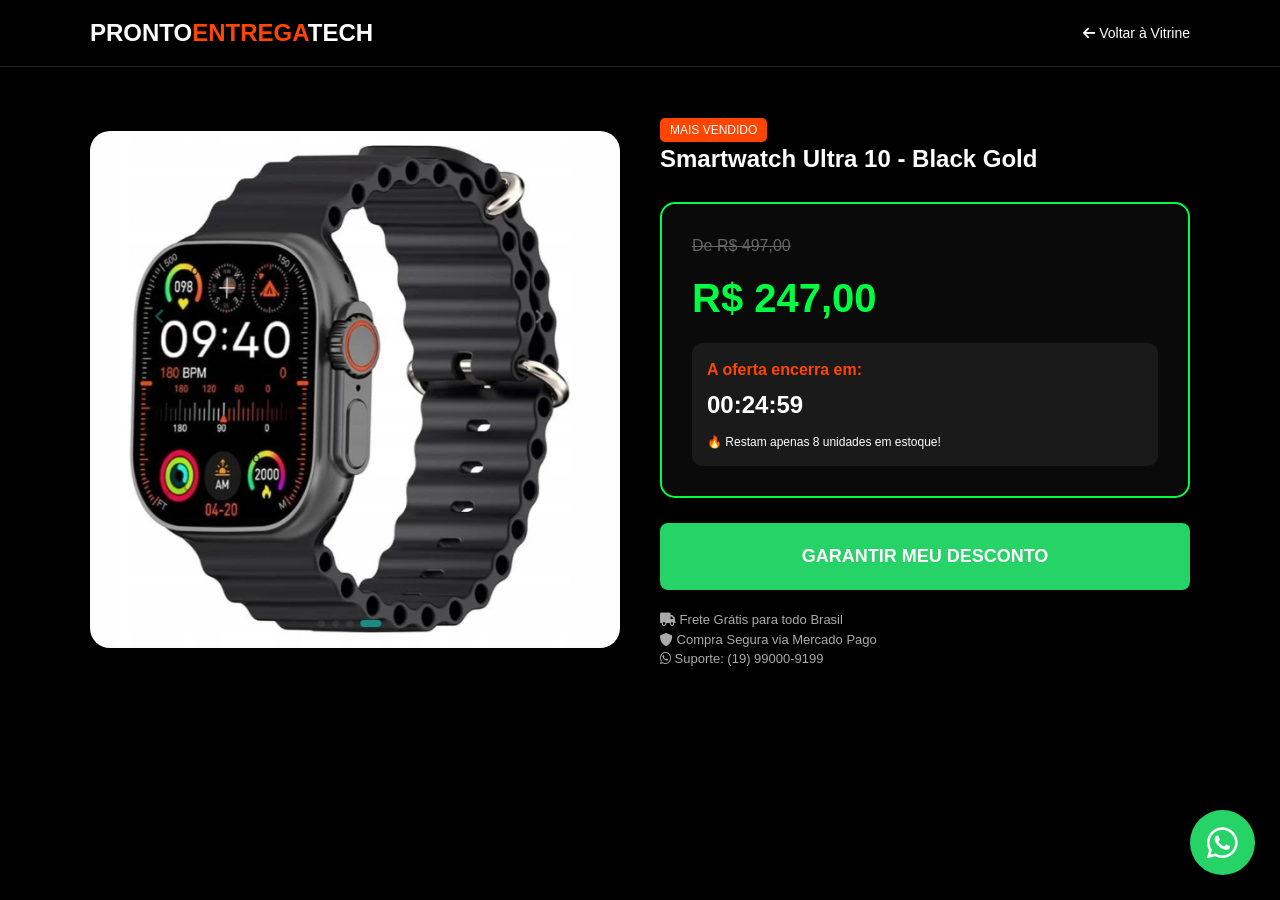
==== smartwatch-ultra.html @ a1d6b7ec "Add files via upload" ====
<!DOCTYPE html>
<html lang="pt-br">
<head>
    <meta charset="UTF-8">
    <meta name="viewport" content="width=device-width, initial-scale=1.0">
    <title>Smartwatch Ultra 10 | Pronto Entrega Tech</title>
    <link rel="stylesheet" href="style.css">
    <link rel="stylesheet" href="https://cdnjs.cloudflare.com/ajax/libs/font-awesome/6.0.0/css/all.min.css">
</head>
<body>
    <nav class="navbar">
        <div class="container nav-flex">
            <div class="logo">PRONTO<span>ENTREGA</span>TECH</div>
            <a href="index.html" style="color: #fff; text-decoration: none; font-size: 14px;">
                <i class="fas fa-arrow-left"></i> Voltar à Vitrine
            </a>
        </div>
    </nav>

    <main class="container">
        <section class="hero">
            <div class="hero-img">
                <img src="relogio.jpg" alt="Smartwatch Ultra 10">
            </div>
            <div class="hero-content">
                <span class="badge" style="background: #ff4500; padding: 5px 10px; border-radius: 5px; font-size: 12px;">MAIS VENDIDO</span>
                <h1>Smartwatch Ultra 10 - Black Gold</h1>
                
                <div class="price-box">
                    <span style="text-decoration: line-through; color: #666;">De R$ 497,00</span>
                    <h2 style="color: #00ff41; font-size: 2.5rem; margin: 10px 0;">R$ 247,00</h2>
                    
                    <div id="urgency" style="background: #1a1a1a; padding: 15px; border-radius: 10px; margin-top: 15px;">
                        <p style="color: #ff4500; font-weight: bold; margin-bottom: 5px;">A oferta encerra em:</p>
                        <div id="timer" style="font-size: 24px; font-weight: 900;">00:00:00</div>
                        <p style="font-size: 12px; margin-top: 10px;">🔥 Restam apenas 8 unidades em estoque!</p>
                    </div>
                </div>

                <a href="https://mpago.la/318i2xL" class="btn-buy-small" style="background: #25d366; font-size: 18px; padding: 20px;">GARANTIR MEU DESCONTO</a>
                
                <div class="contact-info" style="margin-top: 20px; font-size: 13px; color: #aaa;">
                    <p><i class="fas fa-truck"></i> Frete Grátis para todo Brasil</p>
                    <p><i class="fas fa-shield-alt"></i> Compra Segura via Mercado Pago</p>
                    <p><i class="fab fa-whatsapp"></i> Suporte: (19) 99000-9199</p>
                </div>
            </div>
        </section>
    </main>

    <a href="https://wa.me/5519990009199" class="whatsapp-float" target="_blank">
        <i class="fab fa-whatsapp"></i>
    </a>

    <script src="script.js"></script>
</body>
</html>
---- style.css ----
* { margin: 0; padding: 0; box-sizing: border-box; font-family: 'Segoe UI', sans-serif; }
body { background: #000; color: #fff; line-height: 1.5; }
.container { width: 90%; max-width: 1100px; margin: 0 auto; }

/* Topo e Nav */
.top-bar { background: #ff4500; text-align: center; padding: 8px; font-size: 12px; font-weight: bold; }
.navbar { padding: 15px 0; border-bottom: 1px solid #222; background: #000; position: sticky; top: 0; z-index: 100; }
.nav-flex { display: flex; justify-content: space-between; align-items: center; gap: 10px; }
.logo { font-size: 1.5rem; font-weight: 900; }
.logo span { color: #ff4500; }

/* Busca */
.search-bar { display: flex; flex: 1; max-width: 400px; background: #fff; border-radius: 5px; overflow: hidden; }
.search-bar input { flex: 1; border: none; padding: 10px; outline: none; color: #333; }
.search-bar button { background: #ddd; border: none; padding: 0 15px; color: #333; cursor: pointer; }

/* Grid de Produtos */
.section-title { text-align: center; margin: 40px 0 20px; color: #ff4500; text-transform: uppercase; }
.product-grid { display: grid; grid-template-columns: repeat(auto-fit, minmax(260px, 1fr)); gap: 20px; margin-bottom: 50px; }

.product-card { background: #111; border-radius: 12px; overflow: hidden; border: 1px solid #222; position: relative; transition: 0.3s; }
.product-card:hover { transform: translateY(-5px); border-color: #ff4500; }
.product-card img { width: 100%; height: 250px; object-fit: cover; border-bottom: 1px solid #222; }

/* Tags e Preços */
.discount-tag { position: absolute; top: 12px; left: 12px; background: #00ff41; color: #000; padding: 4px 10px; font-weight: bold; font-size: 12px; border-radius: 4px; z-index: 5; }
.card-info { padding: 20px; }
.card-info h3 { font-size: 1rem; margin-bottom: 10px; height: 40px; overflow: hidden; }
.rating { color: #ffb400; font-size: 12px; margin-bottom: 10px; }
.price-tag { font-size: 1.6rem; color: #00ff41; font-weight: bold; display: block; }

/* Botões */
.btn-buy-small { display: block; background: #ff4500; color: #fff; text-align: center; padding: 15px; text-decoration: none; border-radius: 8px; font-weight: bold; margin-top: 15px; transition: 0.2s; }
.btn-buy-small:hover { background: #e63e00; }

/* Página de Produto (Hero) */
.hero { display: flex; flex-wrap: wrap; gap: 40px; padding: 50px 0; align-items: center; }
.hero-img { flex: 1; min-width: 300px; }
.hero-img img { width: 100%; border-radius: 20px; box-shadow: 0 10px 30px rgba(0,0,0,0.5); }
.hero-content { flex: 1; min-width: 300px; }
.price-box { background: #0a0a0a; padding: 30px; border-radius: 15px; border: 2px solid #00ff41; margin: 25px 0; }

/* Flutuante e Footer */
.whatsapp-float { position: fixed; bottom: 25px; right: 25px; background: #25d366; width: 65px; height: 65px; border-radius: 50%; display: flex; align-items: center; justify-content: center; font-size: 35px; color: #fff; text-decoration: none; z-index: 1000; box-shadow: 0 5px 15px rgba(0,0,0,0.3); }
footer { padding: 30px 0; text-align: center; border-top: 1px solid #222; font-size: 12px; color: #666; }

/* Mobile */
@media (max-width: 768px) {
    .nav-flex { flex-direction: column; }
    .search-bar { width: 100%; margin: 15px 0; }
    .hero { text-align: center; }
}
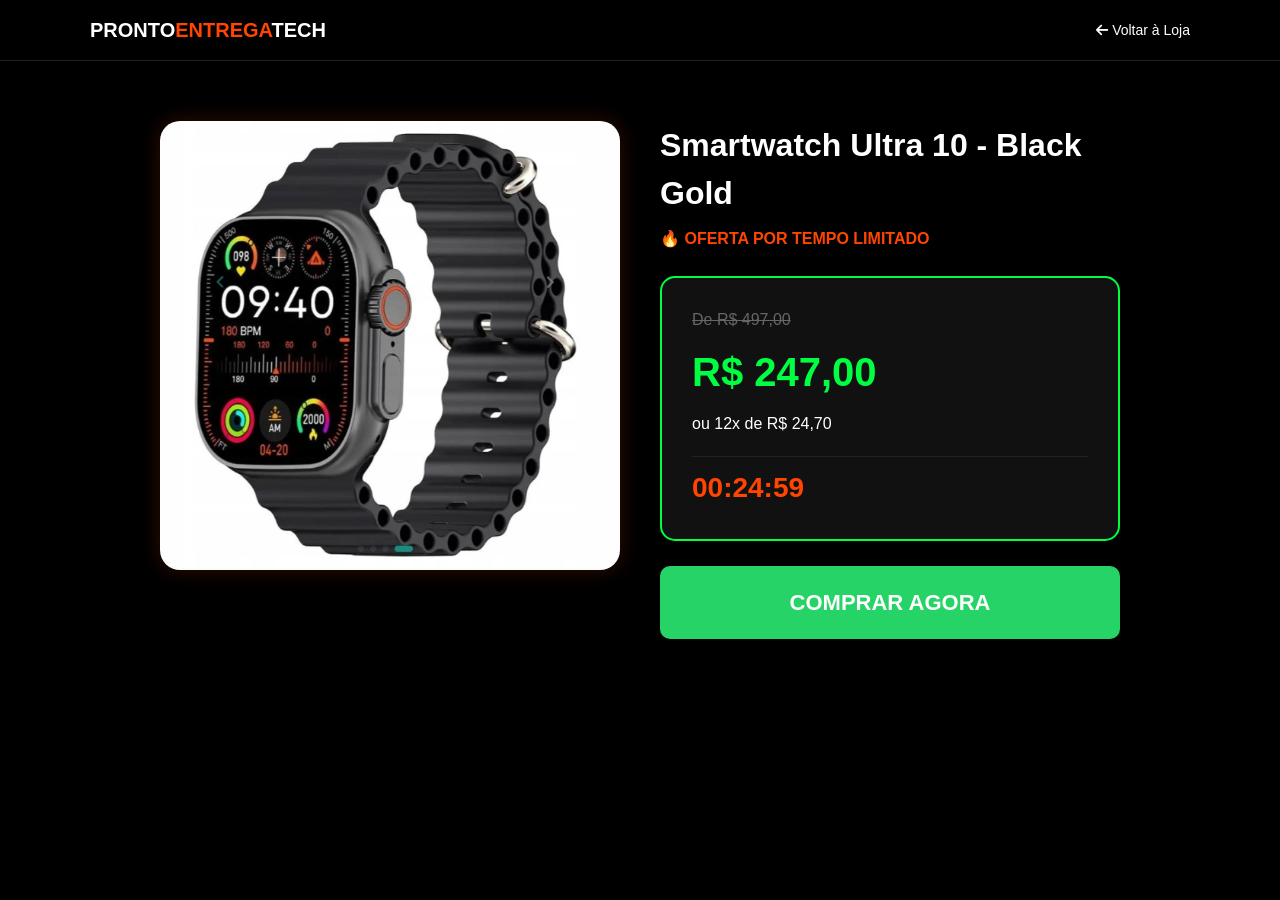
==== commit 5bdfa701: "Add files via upload" ====
--- a/smartwatch-ultra.html
+++ b/smartwatch-ultra.html
@@ -3,54 +3,38 @@
 <head>
     <meta charset="UTF-8">
     <meta name="viewport" content="width=device-width, initial-scale=1.0">
-    <title>Smartwatch Ultra 10 | Pronto Entrega Tech</title>
+    <title>Smartwatch Ultra 10 | Oferta Especial</title>
     <link rel="stylesheet" href="style.css">
     <link rel="stylesheet" href="https://cdnjs.cloudflare.com/ajax/libs/font-awesome/6.0.0/css/all.min.css">
 </head>
 <body>
-    <nav class="navbar">
-        <div class="container nav-flex">
-            <div class="logo">PRONTO<span>ENTREGA</span>TECH</div>
-            <a href="index.html" style="color: #fff; text-decoration: none; font-size: 14px;">
-                <i class="fas fa-arrow-left"></i> Voltar à Vitrine
-            </a>
+    <nav class="navbar" style="background:#000; padding:15px; border-bottom:1px solid #222;">
+        <div class="container" style="display:flex; justify-content:space-between; align-items:center; max-width:1100px; margin:0 auto;">
+            <div class="logo" style="font-size:20px; font-weight:bold;">PRONTO<span>ENTREGA</span>TECH</div>
+            <a href="index.html" style="color:#fff; text-decoration:none; font-size:14px;"><i class="fas fa-arrow-left"></i> Voltar à Loja</a>
         </div>
     </nav>
 
-    <main class="container">
-        <section class="hero">
-            <div class="hero-img">
-                <img src="relogio.jpg" alt="Smartwatch Ultra 10">
+    <main class="container" style="max-width:1000px; margin:40px auto; padding:20px; display:flex; flex-wrap:wrap; gap:40px;">
+        <div style="flex:1; min-width:300px;">
+            <img src="relogio.jpg" style="width:100%; border-radius:20px; box-shadow:0 0 20px rgba(255,69,0,0.2);">
+        </div>
+        
+        <div style="flex:1; min-width:300px;">
+            <h1 style="font-size:32px; margin-bottom:10px;">Smartwatch Ultra 10 - Black Gold</h1>
+            <p style="color:#ff4500; font-weight:bold;">🔥 OFERTA POR TEMPO LIMITADO</p>
+            
+            <div style="background:#111; padding:30px; border-radius:15px; border:2px solid #00ff41; margin:25px 0;">
+                <p style="text-decoration:line-through; color:#666;">De R$ 497,00</p>
+                <h2 style="color:#00ff41; font-size:40px; margin:10px 0;">R$ 247,00</h2>
+                <p>ou 12x de R$ 24,70</p>
+                
+                <div id="timer" style="font-size:28px; font-weight:bold; color:#ff4500; margin-top:20px; border-top:1px solid #222; padding-top:10px;">00:00:00</div>
             </div>
-            <div class="hero-content">
-                <span class="badge" style="background: #ff4500; padding: 5px 10px; border-radius: 5px; font-size: 12px;">MAIS VENDIDO</span>
-                <h1>Smartwatch Ultra 10 - Black Gold</h1>
-                
-                <div class="price-box">
-                    <span style="text-decoration: line-through; color: #666;">De R$ 497,00</span>
-                    <h2 style="color: #00ff41; font-size: 2.5rem; margin: 10px 0;">R$ 247,00</h2>
-                    
-                    <div id="urgency" style="background: #1a1a1a; padding: 15px; border-radius: 10px; margin-top: 15px;">
-                        <p style="color: #ff4500; font-weight: bold; margin-bottom: 5px;">A oferta encerra em:</p>
-                        <div id="timer" style="font-size: 24px; font-weight: 900;">00:00:00</div>
-                        <p style="font-size: 12px; margin-top: 10px;">🔥 Restam apenas 8 unidades em estoque!</p>
-                    </div>
-                </div>
 
-                <a href="https://mpago.la/318i2xL" class="btn-buy-small" style="background: #25d366; font-size: 18px; padding: 20px;">GARANTIR MEU DESCONTO</a>
-                
-                <div class="contact-info" style="margin-top: 20px; font-size: 13px; color: #aaa;">
-                    <p><i class="fas fa-truck"></i> Frete Grátis para todo Brasil</p>
-                    <p><i class="fas fa-shield-alt"></i> Compra Segura via Mercado Pago</p>
-                    <p><i class="fab fa-whatsapp"></i> Suporte: (19) 99000-9199</p>
-                </div>
-            </div>
-        </section>
+            <a href="https://mpago.la/318i2xL" style="display:block; background:#25d366; color:#fff; text-align:center; padding:20px; border-radius:10px; font-size:22px; font-weight:bold; text-decoration:none;">COMPRAR AGORA</a>
+        </div>
     </main>
-
-    <a href="https://wa.me/5519990009199" class="whatsapp-float" target="_blank">
-        <i class="fab fa-whatsapp"></i>
-    </a>
 
     <script src="script.js"></script>
 </body>
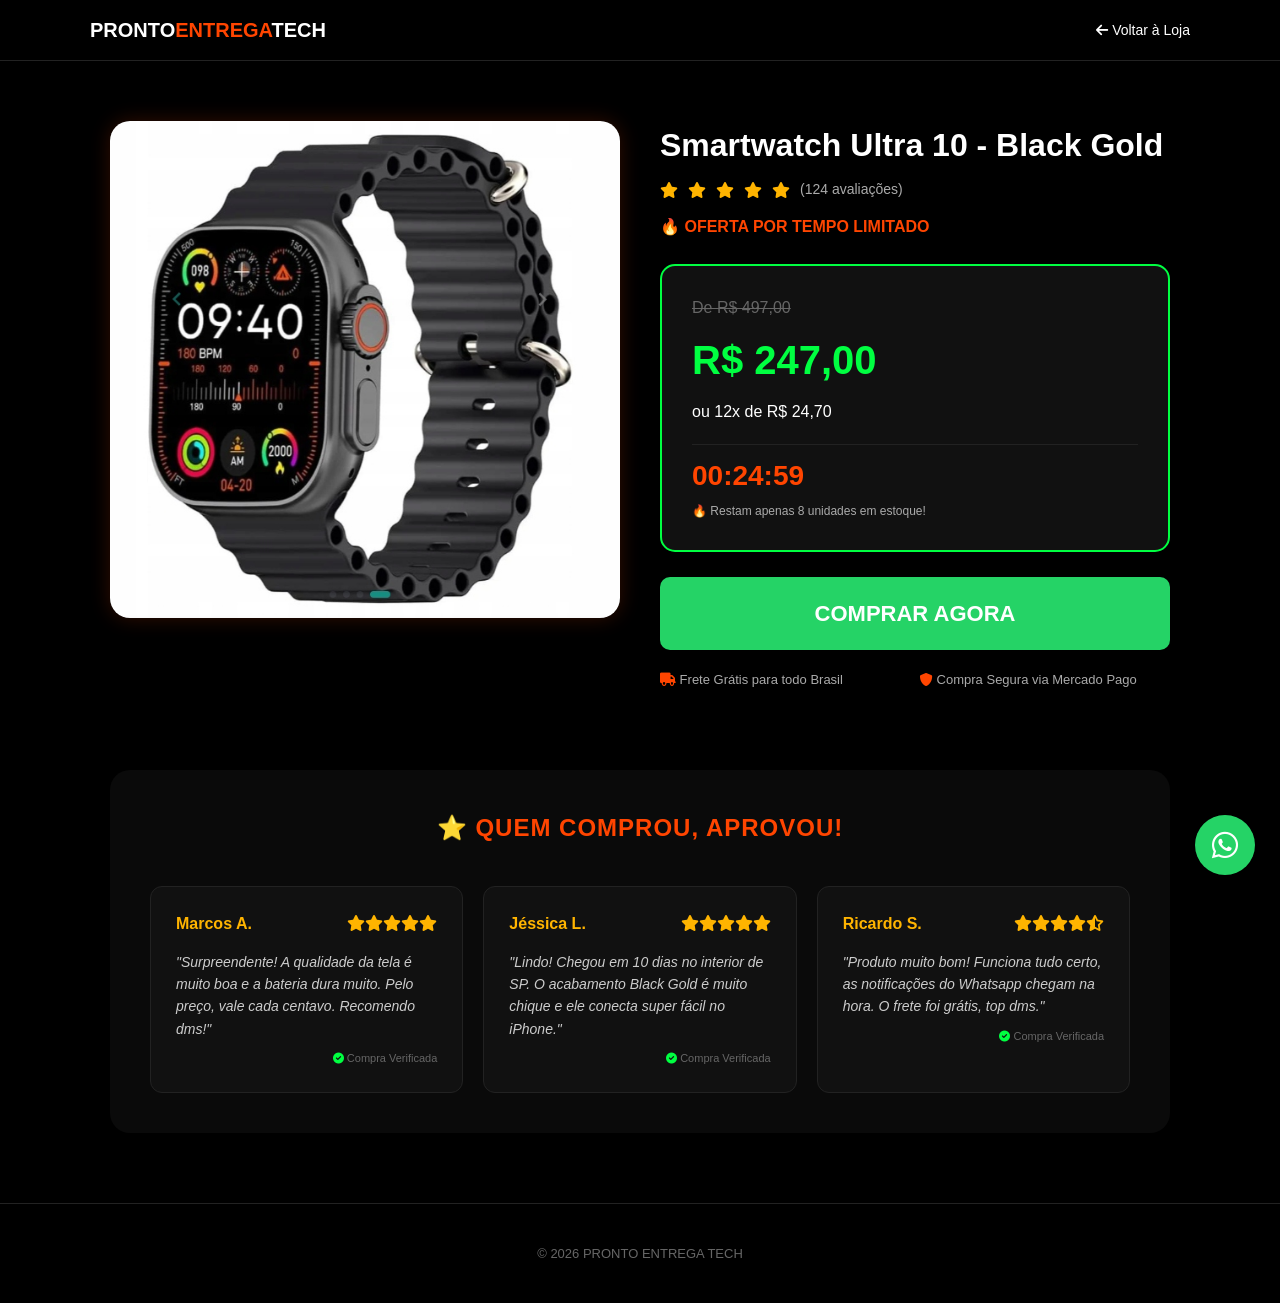
==== commit a3b9a498: "Add files via upload" ====
--- a/smartwatch-ultra.html
+++ b/smartwatch-ultra.html
@@ -9,32 +9,90 @@
 </head>
 <body>
     <nav class="navbar" style="background:#000; padding:15px; border-bottom:1px solid #222;">
-        <div class="container" style="display:flex; justify-content:space-between; align-items:center; max-width:1100px; margin:0 auto;">
-            <div class="logo" style="font-size:20px; font-weight:bold;">PRONTO<span>ENTREGA</span>TECH</div>
+        <div class="container" style="display:flex; justify-content:space-between; align-items:center; max-width:1100px; margin:0 auto; color:#fff;">
+            <div class="logo" style="font-size:20px; font-weight:bold;">PRONTO<span style="color:#ff4500;">ENTREGA</span>TECH</div>
             <a href="index.html" style="color:#fff; text-decoration:none; font-size:14px;"><i class="fas fa-arrow-left"></i> Voltar à Loja</a>
         </div>
     </nav>
 
-    <main class="container" style="max-width:1000px; margin:40px auto; padding:20px; display:flex; flex-wrap:wrap; gap:40px;">
-        <div style="flex:1; min-width:300px;">
-            <img src="relogio.jpg" style="width:100%; border-radius:20px; box-shadow:0 0 20px rgba(255,69,0,0.2);">
+    <main class="container" style="max-width:1100px; margin:40px auto; padding:20px; color:#fff;">
+        <div style="display:flex; flex-wrap:wrap; gap:40px; margin-bottom:60px;">
+            <div style="flex:1; min-width:300px;">
+                <img src="relogio.jpg" style="width:100%; border-radius:20px; box-shadow:0 0 20px rgba(255,69,0,0.2);">
+            </div>
+            
+            <div style="flex:1; min-width:300px;">
+                <h1 style="font-size:32px; margin-bottom:10px;">Smartwatch Ultra 10 - Black Gold</h1>
+                <div style="display:flex; align-items:center; gap:10px; margin-bottom:15px; color:#ffb400;">
+                    <i class="fas fa-star"></i><i class="fas fa-star"></i><i class="fas fa-star"></i><i class="fas fa-star"></i><i class="fas fa-star"></i>
+                    <span style="color:#aaa; font-size:14px;">(124 avaliações)</span>
+                </div>
+                <p style="color:#ff4500; font-weight:bold;">🔥 OFERTA POR TEMPO LIMITADO</p>
+                
+                <div style="background:#111; padding:30px; border-radius:15px; border:2px solid #00ff41; margin:25px 0;">
+                    <p style="text-decoration:line-through; color:#666;">De R$ 497,00</p>
+                    <h2 style="color:#00ff41; font-size:40px; margin:10px 0;">R$ 247,00</h2>
+                    <p>ou 12x de R$ 24,70</p>
+                    
+                    <div id="timer" style="font-size:28px; font-weight:bold; color:#ff4500; margin-top:20px; border-top:1px solid #222; padding-top:10px;">00:00:00</div>
+                    <p style="font-size:12px; margin-top:5px; color:#aaa;">🔥 Restam apenas 8 unidades em estoque!</p>
+                </div>
+
+                <a href="https://mpago.la/318i2xL" style="display:block; background:#25d366; color:#fff; text-align:center; padding:20px; border-radius:10px; font-size:22px; font-weight:bold; text-decoration:none; transition:0.3s;">
+                    COMPRAR AGORA
+                </a>
+                
+                <div style="margin-top:20px; display:grid; grid-template-columns: 1fr 1fr; gap:10px; font-size:13px; color:#aaa;">
+                    <p><i class="fas fa-truck" style="color:#ff4500;"></i> Frete Grátis para todo Brasil</p>
+                    <p><i class="fas fa-shield-alt" style="color:#ff4500;"></i> Compra Segura via Mercado Pago</p>
+                </div>
+            </div>
         </div>
-        
-        <div style="flex:1; min-width:300px;">
-            <h1 style="font-size:32px; margin-bottom:10px;">Smartwatch Ultra 10 - Black Gold</h1>
-            <p style="color:#ff4500; font-weight:bold;">🔥 OFERTA POR TEMPO LIMITADO</p>
+
+        <section style="margin-top:80px; padding:40px; background:#0a0a0a; border-radius:20px;">
+            <h2 style="text-align:center; color:#ff4500; margin-bottom:40px; text-transform:uppercase; letter-spacing:1px;">⭐ QUEM COMPROU, APROVOU!</h2>
             
-            <div style="background:#111; padding:30px; border-radius:15px; border:2px solid #00ff41; margin:25px 0;">
-                <p style="text-decoration:line-through; color:#666;">De R$ 497,00</p>
-                <h2 style="color:#00ff41; font-size:40px; margin:10px 0;">R$ 247,00</h2>
-                <p>ou 12x de R$ 24,70</p>
+            <div style="display:grid; grid-template-columns: repeat(auto-fit, minmax(280px, 1fr)); gap:20px;">
                 
-                <div id="timer" style="font-size:28px; font-weight:bold; color:#ff4500; margin-top:20px; border-top:1px solid #222; padding-top:10px;">00:00:00</div>
+                <div style="background:#111; padding:25px; border-radius:12px; border:1px solid #222;">
+                    <div style="display:flex; justify-content:space-between; margin-bottom:15px; color:#ffb400;">
+                        <strong>Marcos A.</strong>
+                        <div><i class="fas fa-star"></i><i class="fas fa-star"></i><i class="fas fa-star"></i><i class="fas fa-star"></i><i class="fas fa-star"></i></div>
+                    </div>
+                    <p style="color:#ccc; font-size:14px; font-style:italic; line-height:1.6;">"Surpreendente! A qualidade da tela é muito boa e a bateria dura muito. Pelo preço, vale cada centavo. Recomendo dms!"</p>
+                    <p style="font-size:11px; color:#666; margin-top:10px; text-align:right;"><i class="fas fa-check-circle" style="color:#00ff41;"></i> Compra Verificada</p>
+                </div>
+
+                <div style="background:#111; padding:25px; border-radius:12px; border:1px solid #222;">
+                    <div style="display:flex; justify-content:space-between; margin-bottom:15px; color:#ffb400;">
+                        <strong>Jéssica L.</strong>
+                        <div><i class="fas fa-star"></i><i class="fas fa-star"></i><i class="fas fa-star"></i><i class="fas fa-star"></i><i class="fas fa-star"></i></div>
+                    </div>
+                    <p style="color:#ccc; font-size:14px; font-style:italic; line-height:1.6;">"Lindo! Chegou em 10 dias no interior de SP. O acabamento Black Gold é muito chique e ele conecta super fácil no iPhone."</p>
+                    <p style="font-size:11px; color:#666; margin-top:10px; text-align:right;"><i class="fas fa-check-circle" style="color:#00ff41;"></i> Compra Verificada</p>
+                </div>
+
+                <div style="background:#111; padding:25px; border-radius:12px; border:1px solid #222;">
+                    <div style="display:flex; justify-content:space-between; margin-bottom:15px; color:#ffb400;">
+                        <strong>Ricardo S.</strong>
+                        <div><i class="fas fa-star"></i><i class="fas fa-star"></i><i class="fas fa-star"></i><i class="fas fa-star"></i><i class="fas fa-star-half-alt"></i></div>
+                    </div>
+                    <p style="color:#ccc; font-size:14px; font-style:italic; line-height:1.6;">"Produto muito bom! Funciona tudo certo, as notificações do Whatsapp chegam na hora. O frete foi grátis, top dms."</p>
+                    <p style="font-size:11px; color:#666; margin-top:10px; text-align:right;"><i class="fas fa-check-circle" style="color:#00ff41;"></i> Compra Verificada</p>
+                </div>
+
             </div>
+        </section>
 
-            <a href="https://mpago.la/318i2xL" style="display:block; background:#25d366; color:#fff; text-align:center; padding:20px; border-radius:10px; font-size:22px; font-weight:bold; text-decoration:none;">COMPRAR AGORA</a>
-        </div>
     </main>
+
+    <footer style="text-align:center; padding:40px; border-top:1px solid #222; margin-top:50px; color:#666; font-size:13px;">
+        <p>&copy; 2026 PRONTO ENTREGA TECH</p>
+    </footer>
+
+    <a href="https://wa.me/5519990009199" style="position:fixed; bottom:25px; right:25px; background:#25d366; color:#fff; width:60px; height:60px; border-radius:50%; display:flex; align-items:center; justify-content:center; font-size:30px; text-decoration:none; z-index:1000; box-shadow:0 5px 15px rgba(0,0,0,0.3);">
+        <i class="fab fa-whatsapp"></i>
+    </a>
 
     <script src="script.js"></script>
 </body>
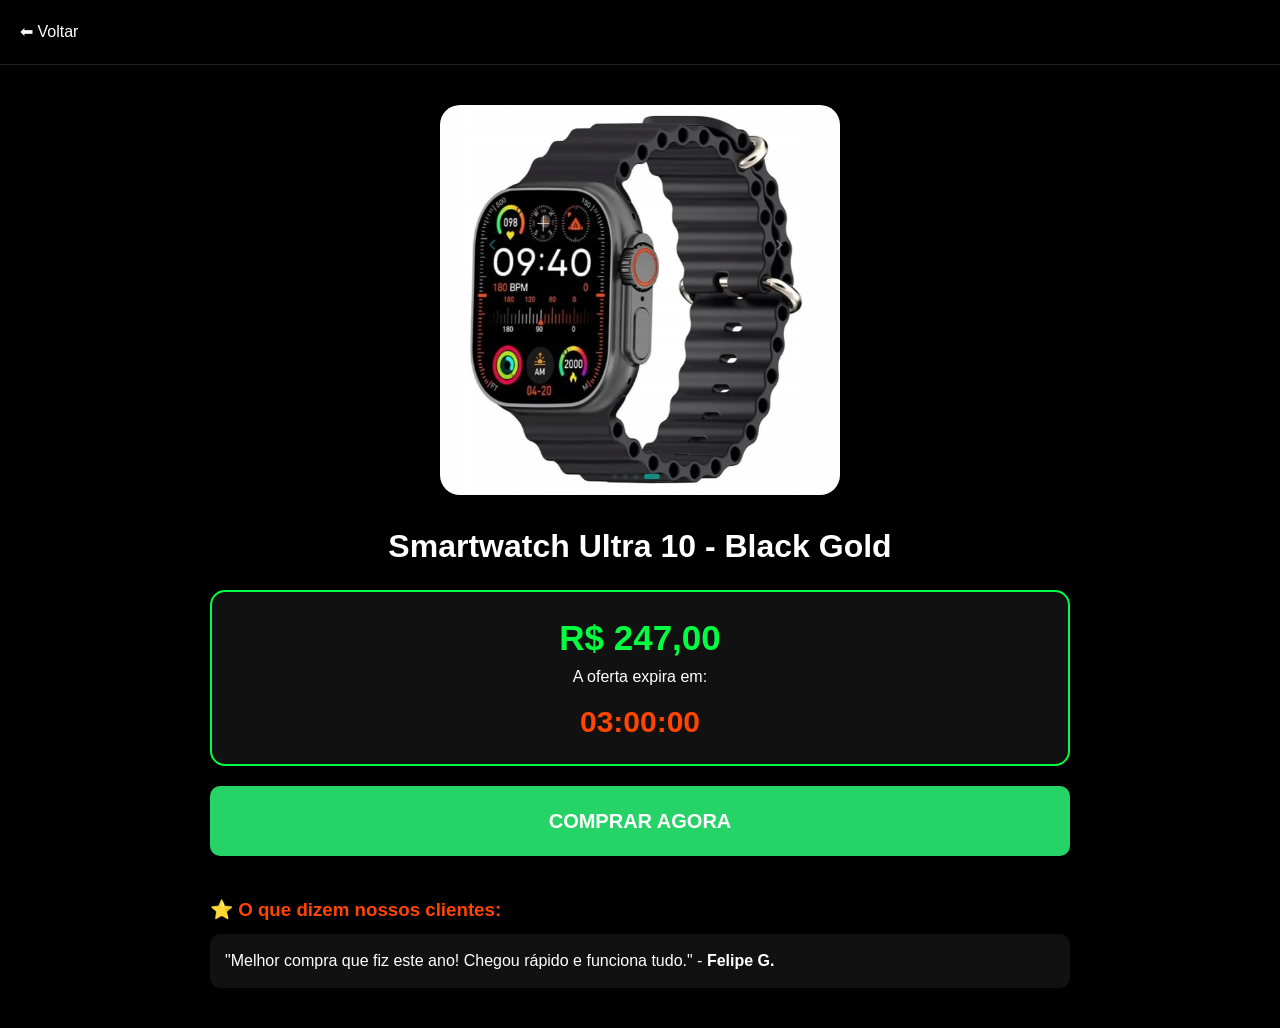
==== commit 762f97e5: "Add files via upload" ====
--- a/smartwatch-ultra.html
+++ b/smartwatch-ultra.html
@@ -2,98 +2,28 @@
 <html lang="pt-br">
 <head>
     <meta charset="UTF-8">
-    <meta name="viewport" content="width=device-width, initial-scale=1.0">
-    <title>Smartwatch Ultra 10 | Oferta Especial</title>
+    <title>Smartwatch Ultra 10 | Oferta</title>
     <link rel="stylesheet" href="style.css">
     <link rel="stylesheet" href="https://cdnjs.cloudflare.com/ajax/libs/font-awesome/6.0.0/css/all.min.css">
 </head>
-<body>
-    <nav class="navbar" style="background:#000; padding:15px; border-bottom:1px solid #222;">
-        <div class="container" style="display:flex; justify-content:space-between; align-items:center; max-width:1100px; margin:0 auto; color:#fff;">
-            <div class="logo" style="font-size:20px; font-weight:bold;">PRONTO<span style="color:#ff4500;">ENTREGA</span>TECH</div>
-            <a href="index.html" style="color:#fff; text-decoration:none; font-size:14px;"><i class="fas fa-arrow-left"></i> Voltar à Loja</a>
+<body style="background:#000; color:#fff;">
+    <nav style="padding:20px; border-bottom:1px solid #222;"><a href="index.html" style="color:#fff; text-decoration:none;">⬅ Voltar</a></nav>
+    <main class="container" style="max-width:900px; margin:40px auto; text-align:center; padding:0 20px;">
+        <img src="relogio.jpg" style="width:100%; max-width:400px; border-radius:20px;">
+        <h1 style="margin:20px 0;">Smartwatch Ultra 10 - Black Gold</h1>
+        <div style="background:#111; padding:20px; border:2px solid #00ff41; border-radius:15px;">
+            <h2 style="color:#00ff41; font-size:35px;">R$ 247,00</h2>
+            <p>A oferta expira em:</p>
+            <div id="timer" style="font-size:30px; font-weight:bold; color:#ff4500; margin-top:10px;">00:00:00</div>
         </div>
-    </nav>
+        <a href="https://mpago.la/318i2xL" style="display:block; background:#25d366; color:#fff; padding:20px; margin-top:20px; border-radius:10px; font-weight:bold; text-decoration:none; font-size:20px;">COMPRAR AGORA</a>
 
-    <main class="container" style="max-width:1100px; margin:40px auto; padding:20px; color:#fff;">
-        <div style="display:flex; flex-wrap:wrap; gap:40px; margin-bottom:60px;">
-            <div style="flex:1; min-width:300px;">
-                <img src="relogio.jpg" style="width:100%; border-radius:20px; box-shadow:0 0 20px rgba(255,69,0,0.2);">
-            </div>
-            
-            <div style="flex:1; min-width:300px;">
-                <h1 style="font-size:32px; margin-bottom:10px;">Smartwatch Ultra 10 - Black Gold</h1>
-                <div style="display:flex; align-items:center; gap:10px; margin-bottom:15px; color:#ffb400;">
-                    <i class="fas fa-star"></i><i class="fas fa-star"></i><i class="fas fa-star"></i><i class="fas fa-star"></i><i class="fas fa-star"></i>
-                    <span style="color:#aaa; font-size:14px;">(124 avaliações)</span>
-                </div>
-                <p style="color:#ff4500; font-weight:bold;">🔥 OFERTA POR TEMPO LIMITADO</p>
-                
-                <div style="background:#111; padding:30px; border-radius:15px; border:2px solid #00ff41; margin:25px 0;">
-                    <p style="text-decoration:line-through; color:#666;">De R$ 497,00</p>
-                    <h2 style="color:#00ff41; font-size:40px; margin:10px 0;">R$ 247,00</h2>
-                    <p>ou 12x de R$ 24,70</p>
-                    
-                    <div id="timer" style="font-size:28px; font-weight:bold; color:#ff4500; margin-top:20px; border-top:1px solid #222; padding-top:10px;">00:00:00</div>
-                    <p style="font-size:12px; margin-top:5px; color:#aaa;">🔥 Restam apenas 8 unidades em estoque!</p>
-                </div>
-
-                <a href="https://mpago.la/318i2xL" style="display:block; background:#25d366; color:#fff; text-align:center; padding:20px; border-radius:10px; font-size:22px; font-weight:bold; text-decoration:none; transition:0.3s;">
-                    COMPRAR AGORA
-                </a>
-                
-                <div style="margin-top:20px; display:grid; grid-template-columns: 1fr 1fr; gap:10px; font-size:13px; color:#aaa;">
-                    <p><i class="fas fa-truck" style="color:#ff4500;"></i> Frete Grátis para todo Brasil</p>
-                    <p><i class="fas fa-shield-alt" style="color:#ff4500;"></i> Compra Segura via Mercado Pago</p>
-                </div>
-            </div>
+        <!-- ELOGIOS -->
+        <div style="margin-top:40px; text-align:left;">
+            <h3 style="color:#ff4500;">⭐ O que dizem nossos clientes:</h3>
+            <p style="background:#111; padding:15px; margin-top:10px; border-radius:10px;">"Melhor compra que fiz este ano! Chegou rápido e funciona tudo." - <strong>Felipe G.</strong></p>
         </div>
-
-        <section style="margin-top:80px; padding:40px; background:#0a0a0a; border-radius:20px;">
-            <h2 style="text-align:center; color:#ff4500; margin-bottom:40px; text-transform:uppercase; letter-spacing:1px;">⭐ QUEM COMPROU, APROVOU!</h2>
-            
-            <div style="display:grid; grid-template-columns: repeat(auto-fit, minmax(280px, 1fr)); gap:20px;">
-                
-                <div style="background:#111; padding:25px; border-radius:12px; border:1px solid #222;">
-                    <div style="display:flex; justify-content:space-between; margin-bottom:15px; color:#ffb400;">
-                        <strong>Marcos A.</strong>
-                        <div><i class="fas fa-star"></i><i class="fas fa-star"></i><i class="fas fa-star"></i><i class="fas fa-star"></i><i class="fas fa-star"></i></div>
-                    </div>
-                    <p style="color:#ccc; font-size:14px; font-style:italic; line-height:1.6;">"Surpreendente! A qualidade da tela é muito boa e a bateria dura muito. Pelo preço, vale cada centavo. Recomendo dms!"</p>
-                    <p style="font-size:11px; color:#666; margin-top:10px; text-align:right;"><i class="fas fa-check-circle" style="color:#00ff41;"></i> Compra Verificada</p>
-                </div>
-
-                <div style="background:#111; padding:25px; border-radius:12px; border:1px solid #222;">
-                    <div style="display:flex; justify-content:space-between; margin-bottom:15px; color:#ffb400;">
-                        <strong>Jéssica L.</strong>
-                        <div><i class="fas fa-star"></i><i class="fas fa-star"></i><i class="fas fa-star"></i><i class="fas fa-star"></i><i class="fas fa-star"></i></div>
-                    </div>
-                    <p style="color:#ccc; font-size:14px; font-style:italic; line-height:1.6;">"Lindo! Chegou em 10 dias no interior de SP. O acabamento Black Gold é muito chique e ele conecta super fácil no iPhone."</p>
-                    <p style="font-size:11px; color:#666; margin-top:10px; text-align:right;"><i class="fas fa-check-circle" style="color:#00ff41;"></i> Compra Verificada</p>
-                </div>
-
-                <div style="background:#111; padding:25px; border-radius:12px; border:1px solid #222;">
-                    <div style="display:flex; justify-content:space-between; margin-bottom:15px; color:#ffb400;">
-                        <strong>Ricardo S.</strong>
-                        <div><i class="fas fa-star"></i><i class="fas fa-star"></i><i class="fas fa-star"></i><i class="fas fa-star"></i><i class="fas fa-star-half-alt"></i></div>
-                    </div>
-                    <p style="color:#ccc; font-size:14px; font-style:italic; line-height:1.6;">"Produto muito bom! Funciona tudo certo, as notificações do Whatsapp chegam na hora. O frete foi grátis, top dms."</p>
-                    <p style="font-size:11px; color:#666; margin-top:10px; text-align:right;"><i class="fas fa-check-circle" style="color:#00ff41;"></i> Compra Verificada</p>
-                </div>
-
-            </div>
-        </section>
-
     </main>
-
-    <footer style="text-align:center; padding:40px; border-top:1px solid #222; margin-top:50px; color:#666; font-size:13px;">
-        <p>&copy; 2026 PRONTO ENTREGA TECH</p>
-    </footer>
-
-    <a href="https://wa.me/5519990009199" style="position:fixed; bottom:25px; right:25px; background:#25d366; color:#fff; width:60px; height:60px; border-radius:50%; display:flex; align-items:center; justify-content:center; font-size:30px; text-decoration:none; z-index:1000; box-shadow:0 5px 15px rgba(0,0,0,0.3);">
-        <i class="fab fa-whatsapp"></i>
-    </a>
-
     <script src="script.js"></script>
 </body>
 </html>
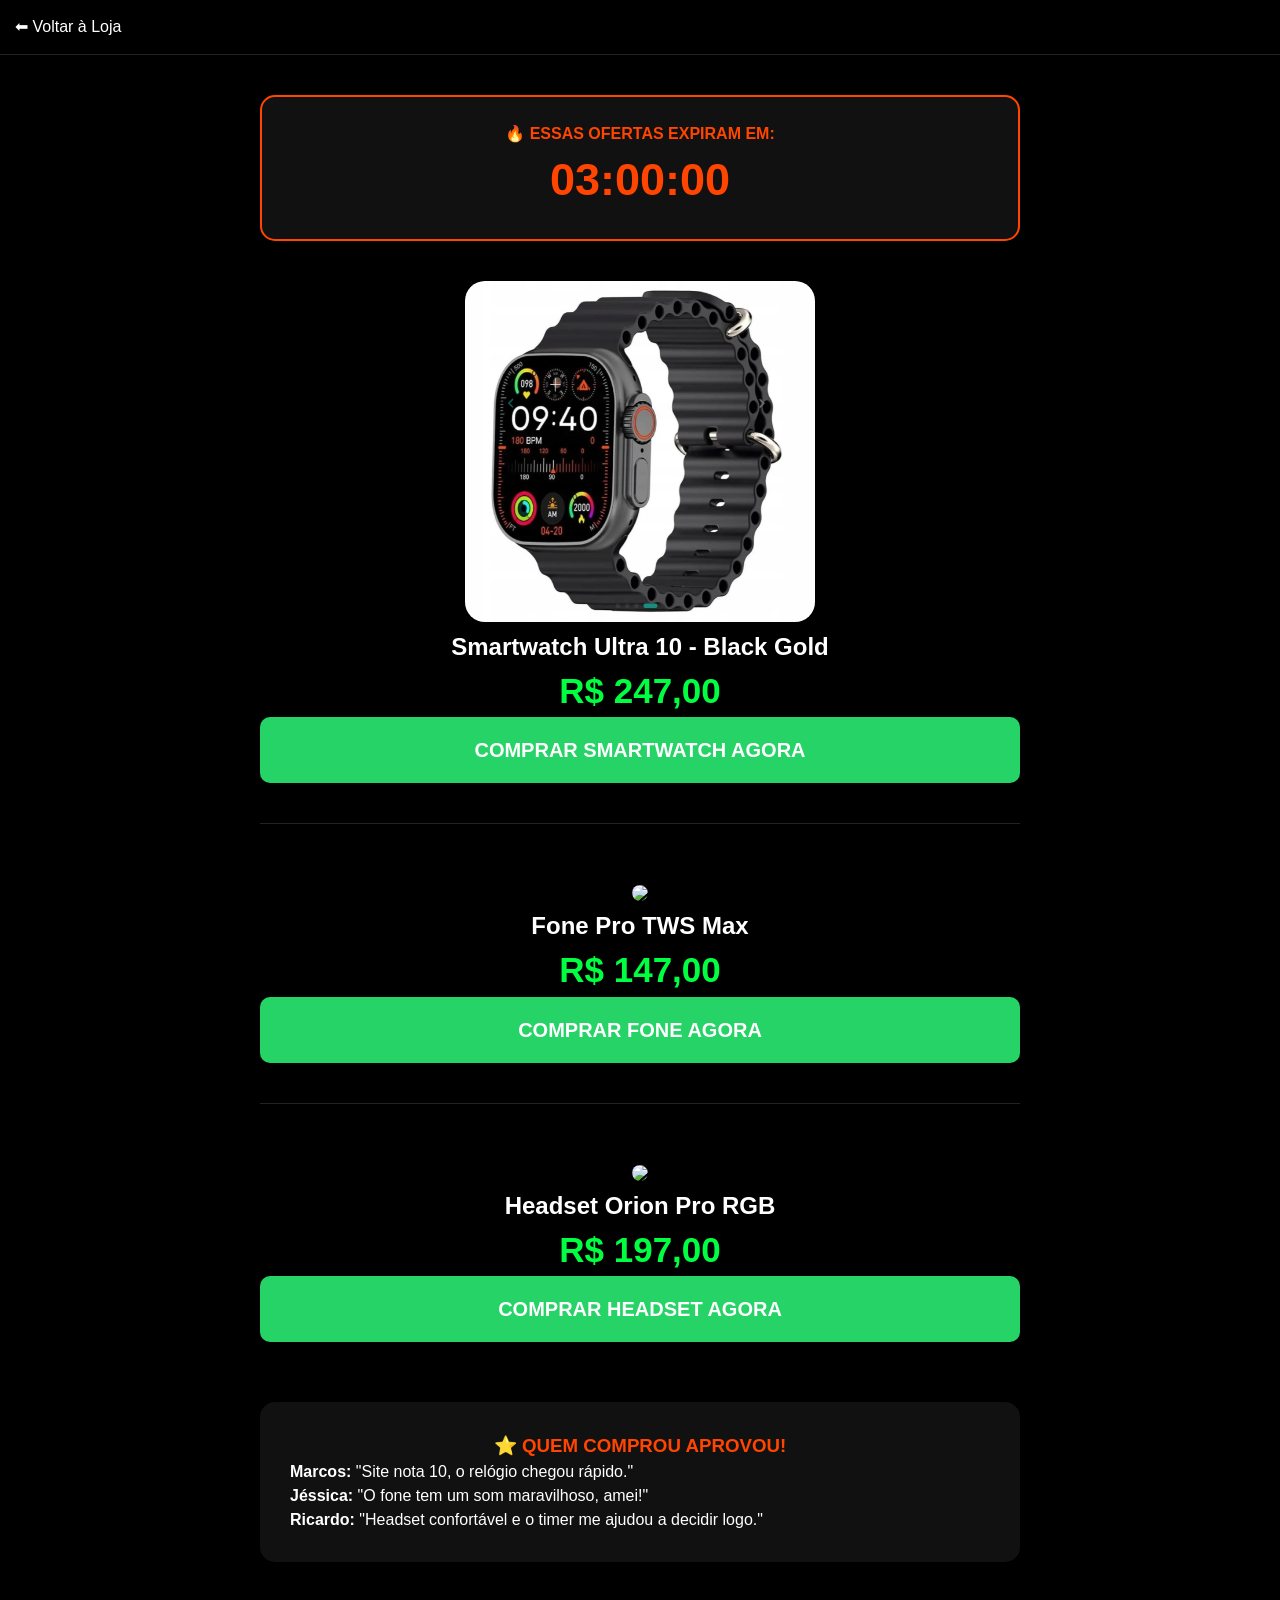
==== commit e6aaacca: "Add files via upload" ====
--- a/smartwatch-ultra.html
+++ b/smartwatch-ultra.html
@@ -2,27 +2,51 @@
 <html lang="pt-br">
 <head>
     <meta charset="UTF-8">
-    <title>Smartwatch Ultra 10 | Oferta</title>
+    <title>Ofertas Imperdíveis | Pronto Entrega Tech</title>
     <link rel="stylesheet" href="style.css">
     <link rel="stylesheet" href="https://cdnjs.cloudflare.com/ajax/libs/font-awesome/6.0.0/css/all.min.css">
 </head>
-<body style="background:#000; color:#fff;">
-    <nav style="padding:20px; border-bottom:1px solid #222;"><a href="index.html" style="color:#fff; text-decoration:none;">⬅ Voltar</a></nav>
-    <main class="container" style="max-width:900px; margin:40px auto; text-align:center; padding:0 20px;">
-        <img src="relogio.jpg" style="width:100%; max-width:400px; border-radius:20px;">
-        <h1 style="margin:20px 0;">Smartwatch Ultra 10 - Black Gold</h1>
-        <div style="background:#111; padding:20px; border:2px solid #00ff41; border-radius:15px;">
-            <h2 style="color:#00ff41; font-size:35px;">R$ 247,00</h2>
-            <p>A oferta expira em:</p>
-            <div id="timer" style="font-size:30px; font-weight:bold; color:#ff4500; margin-top:10px;">00:00:00</div>
+<body style="background:#000; color:#fff; font-family:sans-serif; margin:0;">
+    <nav style="padding:15px; border-bottom:1px solid #222;"><a href="index.html" style="color:#fff; text-decoration:none;">⬅ Voltar à Loja</a></nav>
+
+    <main style="max-width:800px; margin:40px auto; padding:0 20px;">
+        <!-- TIMER -->
+        <div style="background:#111; padding:25px; border:2px solid #ff4500; border-radius:15px; text-align:center; margin-bottom:40px;">
+            <p style="color:#ff4500; font-weight:bold;">🔥 ESSAS OFERTAS EXPIRAM EM:</p>
+            <div id="timer" style="font-size:45px; font-weight:bold; color:#ff4500;">00:00:00</div>
         </div>
-        <a href="https://mpago.la/318i2xL" style="display:block; background:#25d366; color:#fff; padding:20px; margin-top:20px; border-radius:10px; font-weight:bold; text-decoration:none; font-size:20px;">COMPRAR AGORA</a>
+
+        <!-- RELOGIO -->
+        <div style="text-align:center; margin-bottom:60px; padding-bottom:40px; border-bottom:1px solid #222;">
+            <img src="relogio.jpg" style="width:100%; max-width:350px; border-radius:20px;">
+            <h2>Smartwatch Ultra 10 - Black Gold</h2>
+            <p style="color:#00ff41; font-size:35px; font-weight:bold;">R$ 247,00</p>
+            <a href="https://mpago.la/318i2xL" style="display:block; background:#25d366; color:#fff; text-align:center; padding:18px; border-radius:10px; font-weight:bold; text-decoration:none; font-size:20px;">COMPRAR SMARTWATCH AGORA</a>
+        </div>
+
+        <!-- FONE -->
+        <div style="text-align:center; margin-bottom:60px; padding-bottom:40px; border-bottom:1px solid #222;">
+            <img src="https://images.unsplash.com/photo-1590658268037-6bf12165a8df?w=500" style="width:100%; max-width:350px; border-radius:20px;">
+            <h2>Fone Pro TWS Max</h2>
+            <p style="color:#00ff41; font-size:35px; font-weight:bold;">R$ 147,00</p>
+            <a href="https://mpago.la/318i2xL" style="display:block; background:#25d366; color:#fff; text-align:center; padding:18px; border-radius:10px; font-weight:bold; text-decoration:none; font-size:20px;">COMPRAR FONE AGORA</a>
+        </div>
+
+        <!-- HEADSET -->
+        <div style="text-align:center; margin-bottom:60px;">
+            <img src="https://images.unsplash.com/photo-1505740420928-5e560c06d30e?w=500" style="width:100%; max-width:350px; border-radius:20px;">
+            <h2>Headset Orion Pro RGB</h2>
+            <p style="color:#00ff41; font-size:35px; font-weight:bold;">R$ 197,00</p>
+            <a href="https://mpago.la/318i2xL" style="display:block; background:#25d366; color:#fff; text-align:center; padding:18px; border-radius:10px; font-weight:bold; text-decoration:none; font-size:20px;">COMPRAR HEADSET AGORA</a>
+        </div>
 
         <!-- ELOGIOS -->
-        <div style="margin-top:40px; text-align:left;">
-            <h3 style="color:#ff4500;">⭐ O que dizem nossos clientes:</h3>
-            <p style="background:#111; padding:15px; margin-top:10px; border-radius:10px;">"Melhor compra que fiz este ano! Chegou rápido e funciona tudo." - <strong>Felipe G.</strong></p>
-        </div>
+        <section style="background:#111; padding:30px; border-radius:15px; margin-top:40px;">
+            <h3 style="color:#ff4500; text-align:center;">⭐ QUEM COMPROU APROVOU!</h3>
+            <p><strong>Marcos:</strong> "Site nota 10, o relógio chegou rápido."</p>
+            <p><strong>Jéssica:</strong> "O fone tem um som maravilhoso, amei!"</p>
+            <p><strong>Ricardo:</strong> "Headset confortável e o timer me ajudou a decidir logo."</p>
+        </section>
     </main>
     <script src="script.js"></script>
 </body>
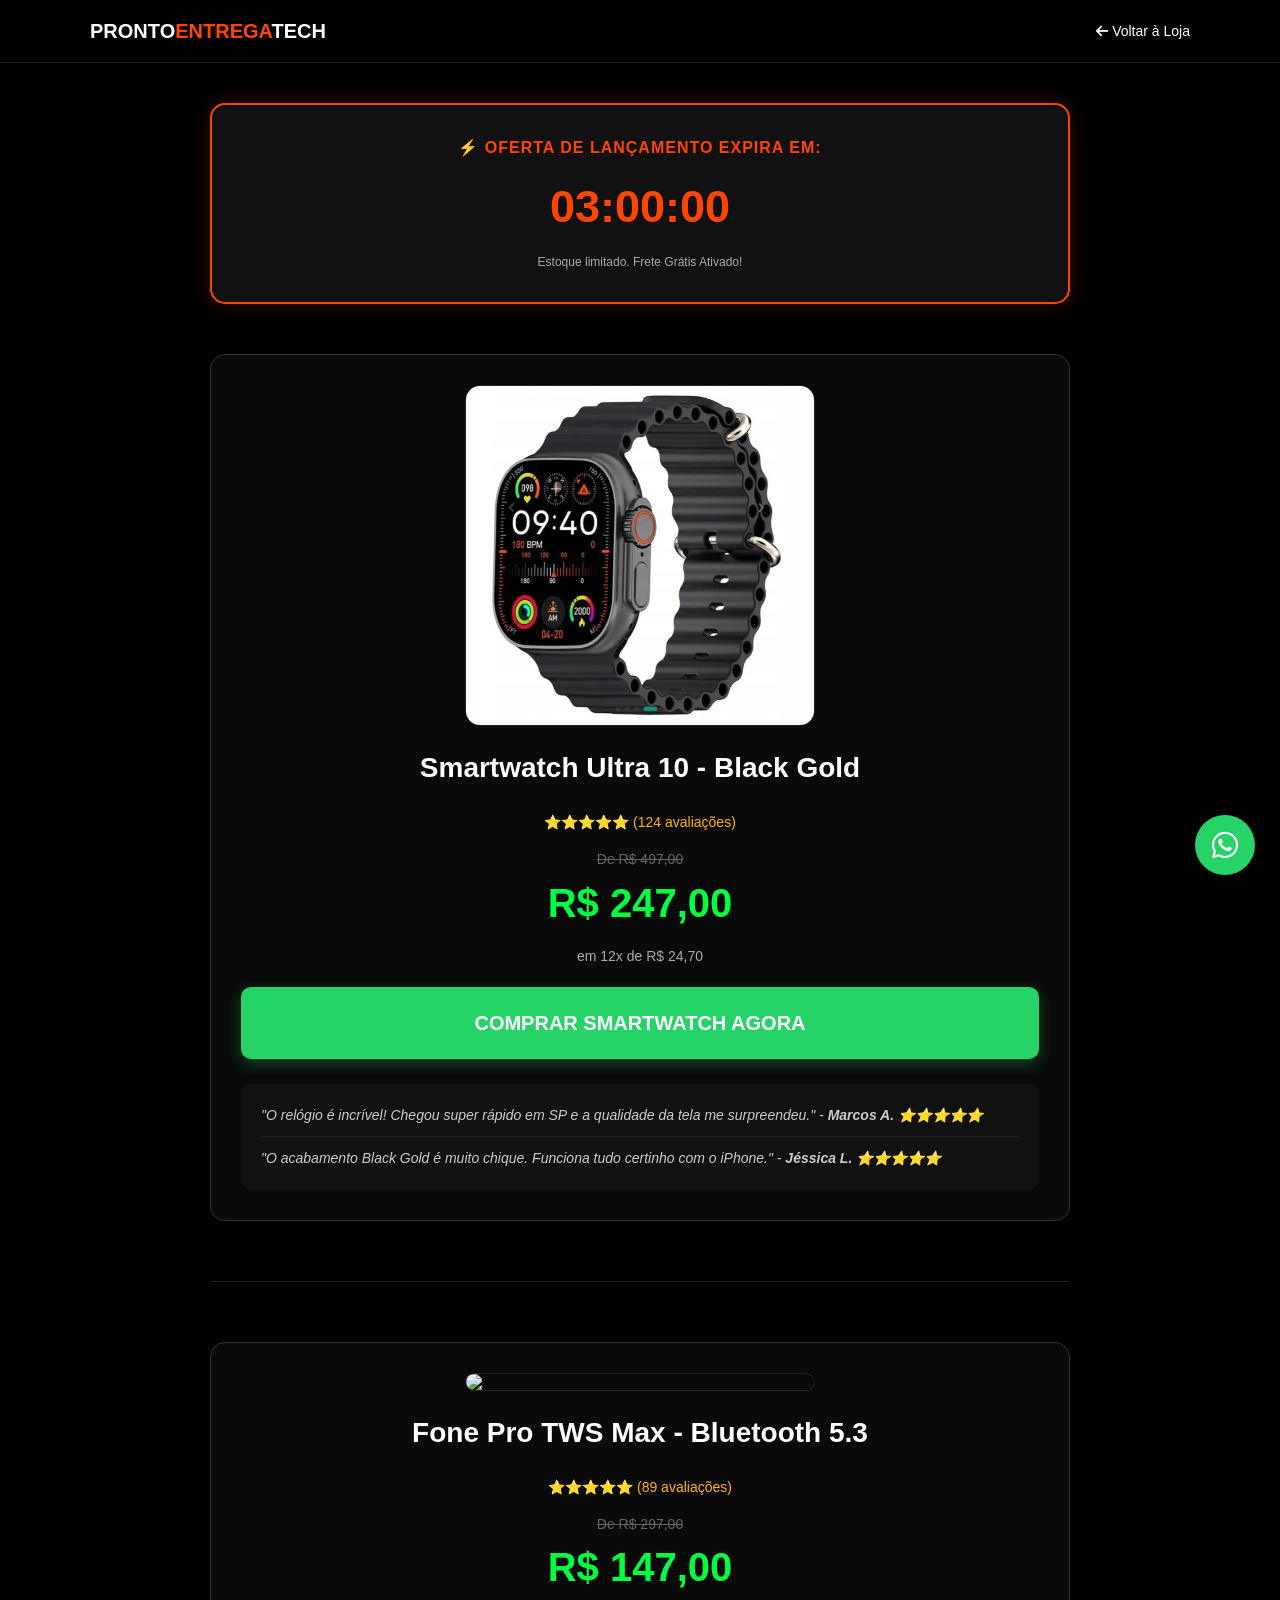
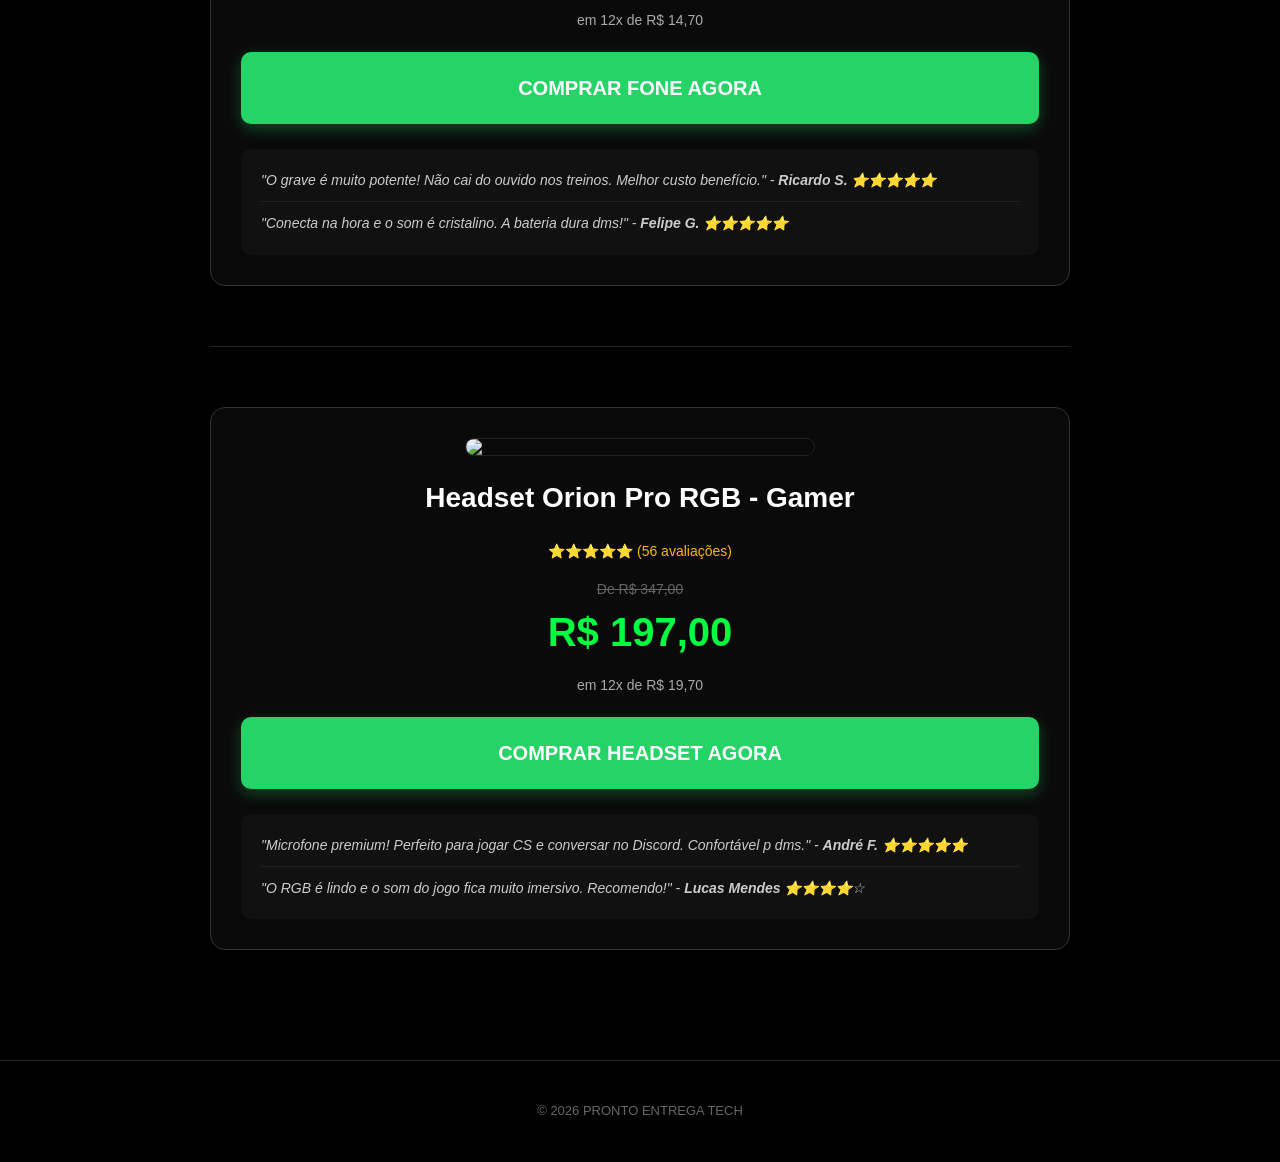
==== commit aecb1a65: "Add files via upload" ====
--- a/smartwatch-ultra.html
+++ b/smartwatch-ultra.html
@@ -2,52 +2,91 @@
 <html lang="pt-br">
 <head>
     <meta charset="UTF-8">
-    <title>Ofertas Imperdíveis | Pronto Entrega Tech</title>
+    <meta name="viewport" content="width=device-width, initial-scale=1.0">
+    <title>Ofertas Premium | Pronto Entrega Tech</title>
     <link rel="stylesheet" href="style.css">
     <link rel="stylesheet" href="https://cdnjs.cloudflare.com/ajax/libs/font-awesome/6.0.0/css/all.min.css">
 </head>
-<body style="background:#000; color:#fff; font-family:sans-serif; margin:0;">
-    <nav style="padding:15px; border-bottom:1px solid #222;"><a href="index.html" style="color:#fff; text-decoration:none;">⬅ Voltar à Loja</a></nav>
+<body style="background:#000; color:#fff; font-family:'Segoe UI', sans-serif; margin:0; line-height:1.6;">
 
-    <main style="max-width:800px; margin:40px auto; padding:0 20px;">
-        <!-- TIMER -->
-        <div style="background:#111; padding:25px; border:2px solid #ff4500; border-radius:15px; text-align:center; margin-bottom:40px;">
-            <p style="color:#ff4500; font-weight:bold;">🔥 ESSAS OFERTAS EXPIRAM EM:</p>
-            <div id="timer" style="font-size:45px; font-weight:bold; color:#ff4500;">00:00:00</div>
+    <nav style="padding:15px; border-bottom:1px solid #222; background:#000; position:sticky; top:0; z-index:100;">
+        <div style="max-width:1100px; margin:0 auto; display:flex; justify-content:space-between; align-items:center;">
+            <div style="font-size:20px; font-weight:bold;">PRONTO<span style="color:#ff4500;">ENTREGA</span>TECH</div>
+            <a href="index.html" style="color:#fff; text-decoration:none; font-size:14px;"><i class="fas fa-arrow-left"></i> Voltar à Loja</a>
+        </div>
+    </nav>
+
+    <main style="max-width:900px; margin:40px auto; padding:0 20px;">
+        
+        <div style="background:#111; padding:30px; border:2px solid #ff4500; border-radius:15px; text-align:center; margin-bottom:50px; box-shadow: 0 0 20px rgba(255,69,0,0.2);">
+            <p style="color:#ff4500; font-weight:bold; margin-bottom:10px; text-transform:uppercase; letter-spacing:1px;">⚡ OFERTA DE LANÇAMENTO EXPIRA EM:</p>
+            <div id="timer" style="font-size:45px; font-weight:900; color:#ff4500;">00:00:00</div>
+            <p style="font-size:12px; color:#aaa; margin-top:10px;">Estoque limitado. Frete Grátis Ativado!</p>
         </div>
 
-        <!-- RELOGIO -->
-        <div style="text-align:center; margin-bottom:60px; padding-bottom:40px; border-bottom:1px solid #222;">
-            <img src="relogio.jpg" style="width:100%; max-width:350px; border-radius:20px;">
-            <h2>Smartwatch Ultra 10 - Black Gold</h2>
-            <p style="color:#00ff41; font-size:35px; font-weight:bold;">R$ 247,00</p>
-            <a href="https://mpago.la/318i2xL" style="display:block; background:#25d366; color:#fff; text-align:center; padding:18px; border-radius:10px; font-weight:bold; text-decoration:none; font-size:20px;">COMPRAR SMARTWATCH AGORA</a>
+        <div style="display:grid; gap:40px;">
+
+            <div style="background:#0a0a0a; padding:30px; border-radius:15px; border:1px solid #333; text-align:center;">
+                <img src="relogio.jpg" style="width:100%; max-width:350px; border-radius:15px; display:block; margin:0 auto; border:1px solid #222;">
+                <h2 style="margin:20px 0; font-size:28px;">Smartwatch Ultra 10 - Black Gold</h2>
+                <div style="color:#ffb400; font-size:14px; margin-bottom:15px;">⭐⭐⭐⭐⭐ (124 avaliações)</div>
+                <p style="color:#666; text-decoration:line-through; font-size:14px;">De R$ 497,00</p>
+                <h3 style="color:#00ff41; font-size:40px; margin-bottom:10px;">R$ 247,00</h3>
+                <p style="color:#aaa; font-size:14px; margin-bottom:20px;">em 12x de R$ 24,70</p>
+                <a href="https://mpago.la/318i2xL" target="_blank" style="display:block; background:#25d366; color:#fff; text-align:center; padding:20px; border-radius:10px; font-weight:bold; text-decoration:none; font-size:20px; text-transform:uppercase; transition: 0.3s; box-shadow: 0 5px 15px rgba(37, 211, 102, 0.3);">COMPRAR SMARTWATCH AGORA</a>
+                
+                <div style="margin-top:25px; text-align:left; background:#111; padding:20px; border-radius:10px;">
+                    <p style="font-size:14px; color:#ccc; font-style:italic; border-bottom:1px solid #222; padding-bottom:10px;">"O relógio é incrível! Chegou super rápido em SP e a qualidade da tela me surpreendeu." - <strong>Marcos A.</strong> ⭐⭐⭐⭐⭐</p>
+                    <p style="font-size:14px; color:#ccc; font-style:italic; padding-top:10px;">"O acabamento Black Gold é muito chique. Funciona tudo certinho com o iPhone." - <strong>Jéssica L.</strong> ⭐⭐⭐⭐⭐</p>
+                </div>
+            </div>
+
+            <hr style="border:0; border-top:1px solid #222; margin:20px 0;">
+
+            <div style="background:#0a0a0a; padding:30px; border-radius:15px; border:1px solid #333; text-align:center;">
+                <img src="https://images.unsplash.com/photo-1590658268037-6bf12165a8df?w=500" style="width:100%; max-width:350px; border-radius:15px; display:block; margin:0 auto; border:1px solid #222;">
+                <h2 style="margin:20px 0; font-size:28px;">Fone Pro TWS Max - Bluetooth 5.3</h2>
+                <div style="color:#ffb400; font-size:14px; margin-bottom:15px;">⭐⭐⭐⭐⭐ (89 avaliações)</div>
+                <p style="color:#666; text-decoration:line-through; font-size:14px;">De R$ 297,00</p>
+                <h3 style="color:#00ff41; font-size:40px; margin-bottom:10px;">R$ 147,00</h3>
+                <p style="color:#aaa; font-size:14px; margin-bottom:20px;">em 12x de R$ 14,70</p>
+                <a href="https://mpago.la/318i2xL" target="_blank" style="display:block; background:#25d366; color:#fff; text-align:center; padding:20px; border-radius:10px; font-weight:bold; text-decoration:none; font-size:20px; text-transform:uppercase; transition: 0.3s; box-shadow: 0 5px 15px rgba(37, 211, 102, 0.3);">COMPRAR FONE AGORA</a>
+                
+                <div style="margin-top:25px; text-align:left; background:#111; padding:20px; border-radius:10px;">
+                    <p style="font-size:14px; color:#ccc; font-style:italic; border-bottom:1px solid #222; padding-bottom:10px;">"O grave é muito potente! Não cai do ouvido nos treinos. Melhor custo benefício." - <strong>Ricardo S.</strong> ⭐⭐⭐⭐⭐</p>
+                    <p style="font-size:14px; color:#ccc; font-style:italic; padding-top:10px;">"Conecta na hora e o som é cristalino. A bateria dura dms!" - <strong>Felipe G.</strong> ⭐⭐⭐⭐⭐</p>
+                </div>
+            </div>
+
+            <hr style="border:0; border-top:1px solid #222; margin:20px 0;">
+
+            <div style="background:#0a0a0a; padding:30px; border-radius:15px; border:1px solid #333; text-align:center; margin-bottom:60px;">
+                <img src="https://images.unsplash.com/photo-1505740420928-5e560c06d30e?w=500" style="width:100%; max-width:350px; border-radius:15px; display:block; margin:0 auto; border:1px solid #222;">
+                <h2 style="margin:20px 0; font-size:28px;">Headset Orion Pro RGB - Gamer</h2>
+                <div style="color:#ffb400; font-size:14px; margin-bottom:15px;">⭐⭐⭐⭐⭐ (56 avaliações)</div>
+                <p style="color:#666; text-decoration:line-through; font-size:14px;">De R$ 347,00</p>
+                <h3 style="color:#00ff41; font-size:40px; margin-bottom:10px;">R$ 197,00</h3>
+                <p style="color:#aaa; font-size:14px; margin-bottom:20px;">em 12x de R$ 19,70</p>
+                <a href="https://mpago.la/318i2xL" target="_blank" style="display:block; background:#25d366; color:#fff; text-align:center; padding:20px; border-radius:10px; font-weight:bold; text-decoration:none; font-size:20px; text-transform:uppercase; transition: 0.3s; box-shadow: 0 5px 15px rgba(37, 211, 102, 0.3);">COMPRAR HEADSET AGORA</a>
+                
+                <div style="margin-top:25px; text-align:left; background:#111; padding:20px; border-radius:10px;">
+                    <p style="font-size:14px; color:#ccc; font-style:italic; border-bottom:1px solid #222; padding-bottom:10px;">"Microfone premium! Perfeito para jogar CS e conversar no Discord. Confortável p dms." - <strong>André F.</strong> ⭐⭐⭐⭐⭐</p>
+                    <p style="font-size:14px; color:#ccc; font-style:italic; padding-top:10px;">"O RGB é lindo e o som do jogo fica muito imersivo. Recomendo!" - <strong>Lucas Mendes</strong> ⭐⭐⭐⭐☆</p>
+                </div>
+            </div>
+
         </div>
 
-        <!-- FONE -->
-        <div style="text-align:center; margin-bottom:60px; padding-bottom:40px; border-bottom:1px solid #222;">
-            <img src="https://images.unsplash.com/photo-1590658268037-6bf12165a8df?w=500" style="width:100%; max-width:350px; border-radius:20px;">
-            <h2>Fone Pro TWS Max</h2>
-            <p style="color:#00ff41; font-size:35px; font-weight:bold;">R$ 147,00</p>
-            <a href="https://mpago.la/318i2xL" style="display:block; background:#25d366; color:#fff; text-align:center; padding:18px; border-radius:10px; font-weight:bold; text-decoration:none; font-size:20px;">COMPRAR FONE AGORA</a>
-        </div>
+    </main>
 
-        <!-- HEADSET -->
-        <div style="text-align:center; margin-bottom:60px;">
-            <img src="https://images.unsplash.com/photo-1505740420928-5e560c06d30e?w=500" style="width:100%; max-width:350px; border-radius:20px;">
-            <h2>Headset Orion Pro RGB</h2>
-            <p style="color:#00ff41; font-size:35px; font-weight:bold;">R$ 197,00</p>
-            <a href="https://mpago.la/318i2xL" style="display:block; background:#25d366; color:#fff; text-align:center; padding:18px; border-radius:10px; font-weight:bold; text-decoration:none; font-size:20px;">COMPRAR HEADSET AGORA</a>
-        </div>
+    <footer style="text-align:center; padding:40px; border-top:1px solid #222; margin-top:50px; color:#666; font-size:13px;">
+        <p>&copy; 2026 PRONTO ENTREGA TECH</p>
+    </footer>
 
-        <!-- ELOGIOS -->
-        <section style="background:#111; padding:30px; border-radius:15px; margin-top:40px;">
-            <h3 style="color:#ff4500; text-align:center;">⭐ QUEM COMPROU APROVOU!</h3>
-            <p><strong>Marcos:</strong> "Site nota 10, o relógio chegou rápido."</p>
-            <p><strong>Jéssica:</strong> "O fone tem um som maravilhoso, amei!"</p>
-            <p><strong>Ricardo:</strong> "Headset confortável e o timer me ajudou a decidir logo."</p>
-        </section>
-    </main>
+    <a href="https://wa.me/5519990009199" style="position:fixed; bottom:25px; right:25px; background:#25d366; color:#fff; width:60px; height:60px; border-radius:50%; display:flex; align-items:center; justify-content:center; font-size:30px; text-decoration:none; z-index:1000; box-shadow:0 5px 15px rgba(0,0,0,0.3);">
+        <i class="fab fa-whatsapp"></i>
+    </a>
+
     <script src="script.js"></script>
 </body>
 </html>
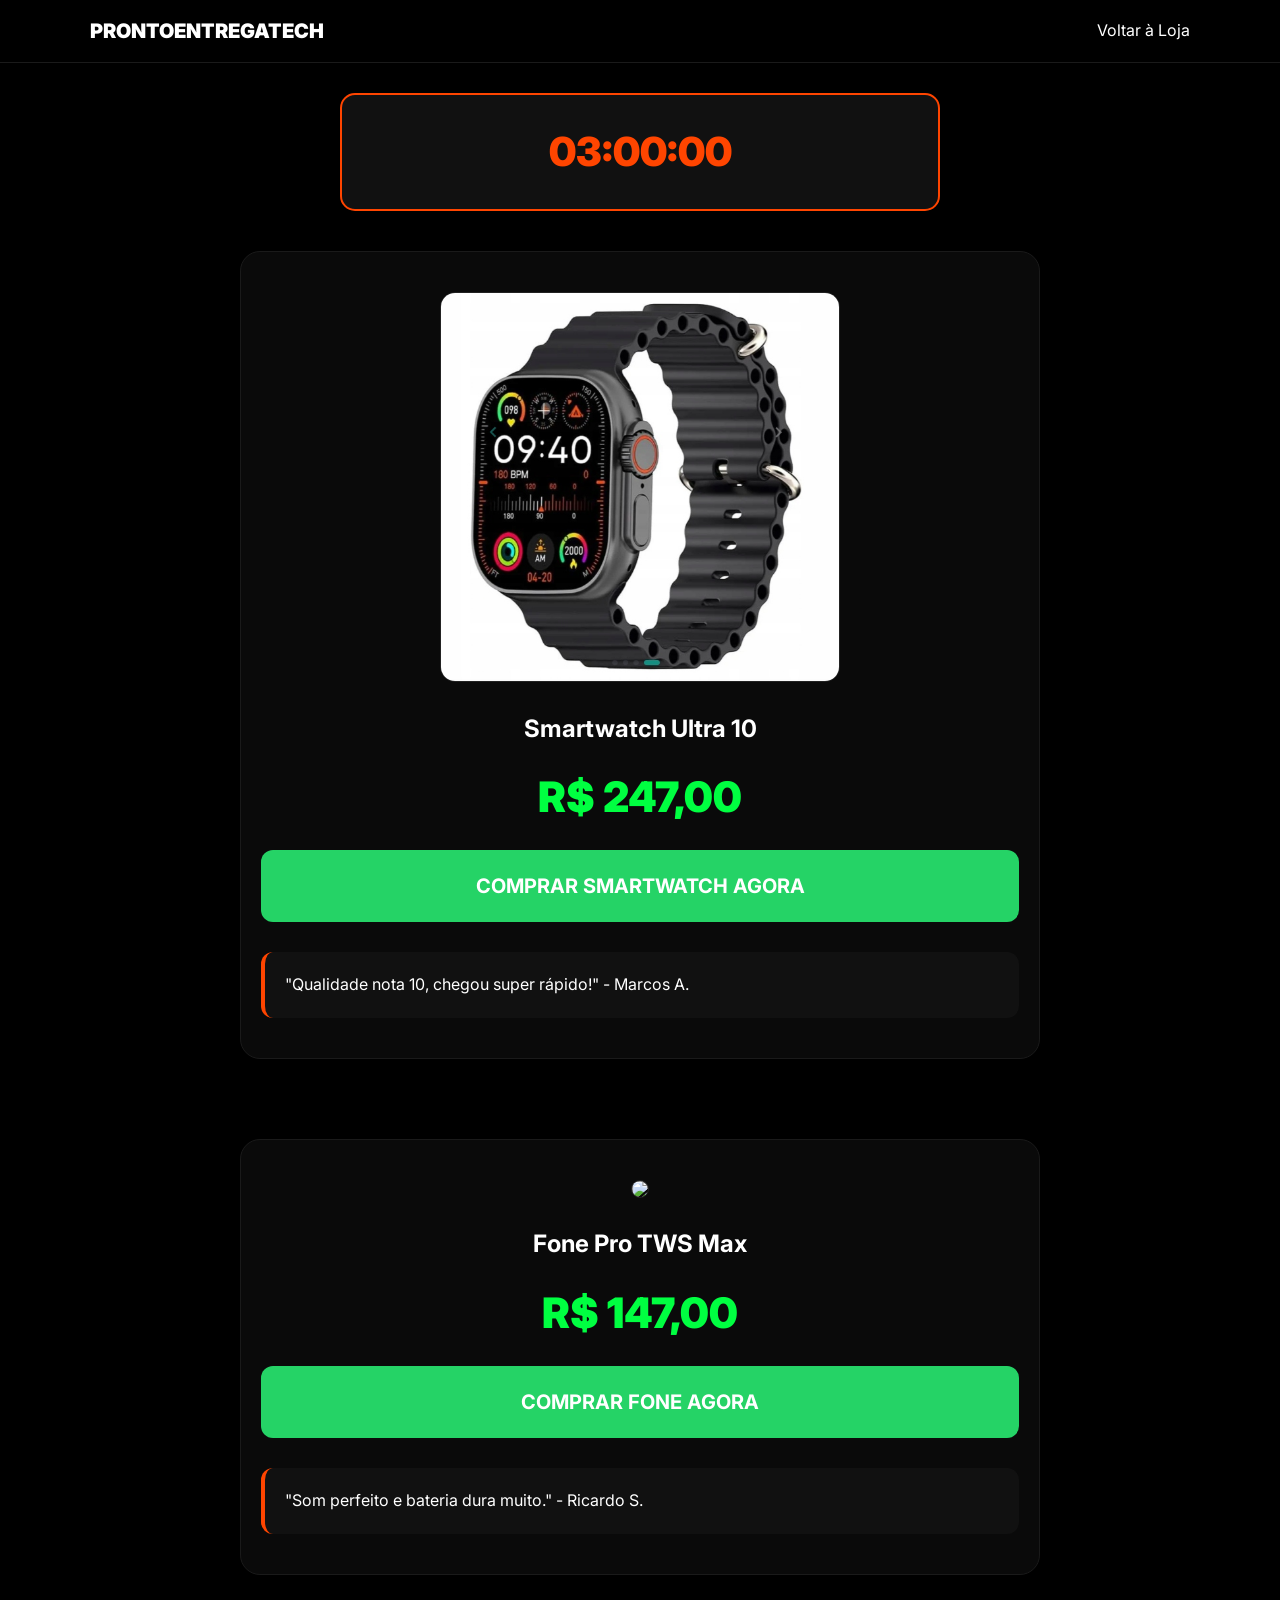
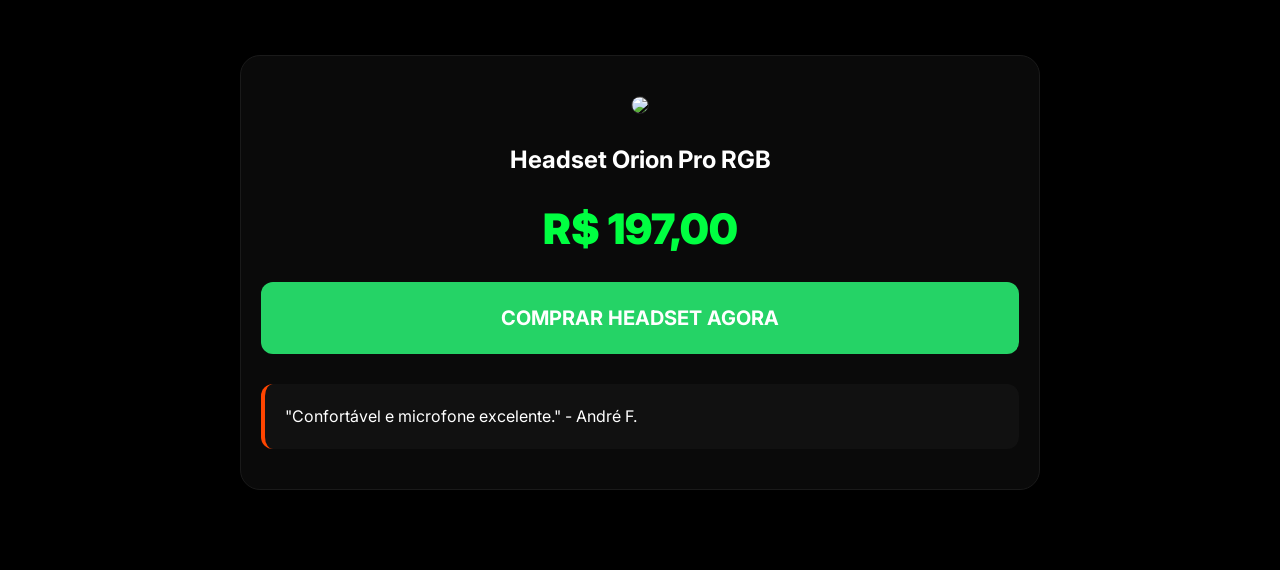
==== commit 7e79be70: "Add files via upload" ====
--- a/smartwatch-ultra.html
+++ b/smartwatch-ultra.html
@@ -3,89 +3,56 @@
 <head>
     <meta charset="UTF-8">
     <meta name="viewport" content="width=device-width, initial-scale=1.0">
-    <title>Ofertas Premium | Pronto Entrega Tech</title>
-    <link rel="stylesheet" href="style.css">
+    <title>Ofertas Especiais | Pronto Entrega Tech</title>
     <link rel="stylesheet" href="https://cdnjs.cloudflare.com/ajax/libs/font-awesome/6.0.0/css/all.min.css">
+    <link href="https://fonts.googleapis.com/css2?family=Inter:wght@400;700;900&display=swap" rel="stylesheet">
+    <style>
+        * { margin: 0; padding: 0; box-sizing: border-box; scroll-behavior: smooth; }
+        body { background-color: #000; color: #fff; font-family: 'Inter', sans-serif; line-height: 1.6; }
+        nav { padding: 15px; border-bottom: 1px solid #1a1a1a; background: #000; position: sticky; top: 0; z-index: 100; }
+        .nav-content { max-width: 1100px; margin: 0 auto; display: flex; justify-content: space-between; align-items: center; }
+        .timer-box { background: #111; padding: 25px; border: 2px solid #ff4500; border-radius: 15px; text-align: center; margin: 30px auto; max-width: 600px; }
+        #timer { font-size: 40px; font-weight: 900; color: #ff4500; }
+        .product-section { max-width: 800px; margin: 40px auto 80px; padding: 40px 20px; background: #0a0a0a; border: 1px solid #1a1a1a; border-radius: 20px; text-align: center; scroll-margin-top: 100px; }
+        .product-section img { width: 100%; max-width: 400px; border-radius: 15px; margin-bottom: 20px; border: 1px solid #222; }
+        .price-tag { color: #00ff41; font-size: 42px; font-weight: 900; margin: 15px 0; }
+        .btn-buy { display: block; background: #25d366; color: #fff; text-align: center; padding: 20px; border-radius: 12px; font-weight: bold; text-decoration: none; font-size: 20px; text-transform: uppercase; margin-top: 20px; transition: 0.3s; }
+        .btn-buy:hover { transform: scale(1.02); background: #1eb954; }
+        .testimonial { text-align: left; background: #111; padding: 20px; border-radius: 12px; margin-top: 30px; border-left: 4px solid #ff4500; }
+    </style>
 </head>
-<body style="background:#000; color:#fff; font-family:'Segoe UI', sans-serif; margin:0; line-height:1.6;">
-
-    <nav style="padding:15px; border-bottom:1px solid #222; background:#000; position:sticky; top:0; z-index:100;">
-        <div style="max-width:1100px; margin:0 auto; display:flex; justify-content:space-between; align-items:center;">
-            <div style="font-size:20px; font-weight:bold;">PRONTO<span style="color:#ff4500;">ENTREGA</span>TECH</div>
-            <a href="index.html" style="color:#fff; text-decoration:none; font-size:14px;"><i class="fas fa-arrow-left"></i> Voltar à Loja</a>
+<body>
+    <nav>
+        <div class="nav-content">
+            <div style="font-weight:900; font-size:20px;">PRONTO<span>ENTREGA</span>TECH</div>
+            <a href="index.html" style="color:#fff; text-decoration:none;">Voltar à Loja</a>
         </div>
     </nav>
+    <div class="timer-box"><div id="timer">00:00:00</div></div>
 
-    <main style="max-width:900px; margin:40px auto; padding:0 20px;">
-        
-        <div style="background:#111; padding:30px; border:2px solid #ff4500; border-radius:15px; text-align:center; margin-bottom:50px; box-shadow: 0 0 20px rgba(255,69,0,0.2);">
-            <p style="color:#ff4500; font-weight:bold; margin-bottom:10px; text-transform:uppercase; letter-spacing:1px;">⚡ OFERTA DE LANÇAMENTO EXPIRA EM:</p>
-            <div id="timer" style="font-size:45px; font-weight:900; color:#ff4500;">00:00:00</div>
-            <p style="font-size:12px; color:#aaa; margin-top:10px;">Estoque limitado. Frete Grátis Ativado!</p>
-        </div>
+    <section class="product-section" id="relogio">
+        <img src="relogio.jpg">
+        <h2>Smartwatch Ultra 10</h2>
+        <div class="price-tag">R$ 247,00</div>
+        <a href="https://mpago.la/318i2xL" class="btn-buy">COMPRAR SMARTWATCH AGORA</a>
+        <div class="testimonial"><p>"Qualidade nota 10, chegou super rápido!" - Marcos A.</p></div>
+    </section>
 
-        <div style="display:grid; gap:40px;">
+    <section class="product-section" id="fone">
+        <img src="https://images.unsplash.com/photo-1590658268037-6bf12165a8df?w=500">
+        <h2>Fone Pro TWS Max</h2>
+        <div class="price-tag">R$ 147,00</div>
+        <a href="https://mpago.la/2ReooNL" class="btn-buy">COMPRAR FONE AGORA</a>
+        <div class="testimonial"><p>"Som perfeito e bateria dura muito." - Ricardo S.</p></div>
+    </section>
 
-            <div style="background:#0a0a0a; padding:30px; border-radius:15px; border:1px solid #333; text-align:center;">
-                <img src="relogio.jpg" style="width:100%; max-width:350px; border-radius:15px; display:block; margin:0 auto; border:1px solid #222;">
-                <h2 style="margin:20px 0; font-size:28px;">Smartwatch Ultra 10 - Black Gold</h2>
-                <div style="color:#ffb400; font-size:14px; margin-bottom:15px;">⭐⭐⭐⭐⭐ (124 avaliações)</div>
-                <p style="color:#666; text-decoration:line-through; font-size:14px;">De R$ 497,00</p>
-                <h3 style="color:#00ff41; font-size:40px; margin-bottom:10px;">R$ 247,00</h3>
-                <p style="color:#aaa; font-size:14px; margin-bottom:20px;">em 12x de R$ 24,70</p>
-                <a href="https://mpago.la/318i2xL" target="_blank" style="display:block; background:#25d366; color:#fff; text-align:center; padding:20px; border-radius:10px; font-weight:bold; text-decoration:none; font-size:20px; text-transform:uppercase; transition: 0.3s; box-shadow: 0 5px 15px rgba(37, 211, 102, 0.3);">COMPRAR SMARTWATCH AGORA</a>
-                
-                <div style="margin-top:25px; text-align:left; background:#111; padding:20px; border-radius:10px;">
-                    <p style="font-size:14px; color:#ccc; font-style:italic; border-bottom:1px solid #222; padding-bottom:10px;">"O relógio é incrível! Chegou super rápido em SP e a qualidade da tela me surpreendeu." - <strong>Marcos A.</strong> ⭐⭐⭐⭐⭐</p>
-                    <p style="font-size:14px; color:#ccc; font-style:italic; padding-top:10px;">"O acabamento Black Gold é muito chique. Funciona tudo certinho com o iPhone." - <strong>Jéssica L.</strong> ⭐⭐⭐⭐⭐</p>
-                </div>
-            </div>
-
-            <hr style="border:0; border-top:1px solid #222; margin:20px 0;">
-
-            <div style="background:#0a0a0a; padding:30px; border-radius:15px; border:1px solid #333; text-align:center;">
-                <img src="https://images.unsplash.com/photo-1590658268037-6bf12165a8df?w=500" style="width:100%; max-width:350px; border-radius:15px; display:block; margin:0 auto; border:1px solid #222;">
-                <h2 style="margin:20px 0; font-size:28px;">Fone Pro TWS Max - Bluetooth 5.3</h2>
-                <div style="color:#ffb400; font-size:14px; margin-bottom:15px;">⭐⭐⭐⭐⭐ (89 avaliações)</div>
-                <p style="color:#666; text-decoration:line-through; font-size:14px;">De R$ 297,00</p>
-                <h3 style="color:#00ff41; font-size:40px; margin-bottom:10px;">R$ 147,00</h3>
-                <p style="color:#aaa; font-size:14px; margin-bottom:20px;">em 12x de R$ 14,70</p>
-                <a href="https://mpago.la/318i2xL" target="_blank" style="display:block; background:#25d366; color:#fff; text-align:center; padding:20px; border-radius:10px; font-weight:bold; text-decoration:none; font-size:20px; text-transform:uppercase; transition: 0.3s; box-shadow: 0 5px 15px rgba(37, 211, 102, 0.3);">COMPRAR FONE AGORA</a>
-                
-                <div style="margin-top:25px; text-align:left; background:#111; padding:20px; border-radius:10px;">
-                    <p style="font-size:14px; color:#ccc; font-style:italic; border-bottom:1px solid #222; padding-bottom:10px;">"O grave é muito potente! Não cai do ouvido nos treinos. Melhor custo benefício." - <strong>Ricardo S.</strong> ⭐⭐⭐⭐⭐</p>
-                    <p style="font-size:14px; color:#ccc; font-style:italic; padding-top:10px;">"Conecta na hora e o som é cristalino. A bateria dura dms!" - <strong>Felipe G.</strong> ⭐⭐⭐⭐⭐</p>
-                </div>
-            </div>
-
-            <hr style="border:0; border-top:1px solid #222; margin:20px 0;">
-
-            <div style="background:#0a0a0a; padding:30px; border-radius:15px; border:1px solid #333; text-align:center; margin-bottom:60px;">
-                <img src="https://images.unsplash.com/photo-1505740420928-5e560c06d30e?w=500" style="width:100%; max-width:350px; border-radius:15px; display:block; margin:0 auto; border:1px solid #222;">
-                <h2 style="margin:20px 0; font-size:28px;">Headset Orion Pro RGB - Gamer</h2>
-                <div style="color:#ffb400; font-size:14px; margin-bottom:15px;">⭐⭐⭐⭐⭐ (56 avaliações)</div>
-                <p style="color:#666; text-decoration:line-through; font-size:14px;">De R$ 347,00</p>
-                <h3 style="color:#00ff41; font-size:40px; margin-bottom:10px;">R$ 197,00</h3>
-                <p style="color:#aaa; font-size:14px; margin-bottom:20px;">em 12x de R$ 19,70</p>
-                <a href="https://mpago.la/318i2xL" target="_blank" style="display:block; background:#25d366; color:#fff; text-align:center; padding:20px; border-radius:10px; font-weight:bold; text-decoration:none; font-size:20px; text-transform:uppercase; transition: 0.3s; box-shadow: 0 5px 15px rgba(37, 211, 102, 0.3);">COMPRAR HEADSET AGORA</a>
-                
-                <div style="margin-top:25px; text-align:left; background:#111; padding:20px; border-radius:10px;">
-                    <p style="font-size:14px; color:#ccc; font-style:italic; border-bottom:1px solid #222; padding-bottom:10px;">"Microfone premium! Perfeito para jogar CS e conversar no Discord. Confortável p dms." - <strong>André F.</strong> ⭐⭐⭐⭐⭐</p>
-                    <p style="font-size:14px; color:#ccc; font-style:italic; padding-top:10px;">"O RGB é lindo e o som do jogo fica muito imersivo. Recomendo!" - <strong>Lucas Mendes</strong> ⭐⭐⭐⭐☆</p>
-                </div>
-            </div>
-
-        </div>
-
-    </main>
-
-    <footer style="text-align:center; padding:40px; border-top:1px solid #222; margin-top:50px; color:#666; font-size:13px;">
-        <p>&copy; 2026 PRONTO ENTREGA TECH</p>
-    </footer>
-
-    <a href="https://wa.me/5519990009199" style="position:fixed; bottom:25px; right:25px; background:#25d366; color:#fff; width:60px; height:60px; border-radius:50%; display:flex; align-items:center; justify-content:center; font-size:30px; text-decoration:none; z-index:1000; box-shadow:0 5px 15px rgba(0,0,0,0.3);">
-        <i class="fab fa-whatsapp"></i>
-    </a>
+    <section class="product-section" id="headset">
+        <img src="https://images.unsplash.com/photo-1505740420928-5e560c06d30e?w=500">
+        <h2>Headset Orion Pro RGB</h2>
+        <div class="price-tag">R$ 197,00</div>
+        <a href="https://mpago.la/1nPdE7X" class="btn-buy">COMPRAR HEADSET AGORA</a>
+        <div class="testimonial"><p>"Confortável e microfone excelente." - André F.</p></div>
+    </section>
 
     <script src="script.js"></script>
 </body>
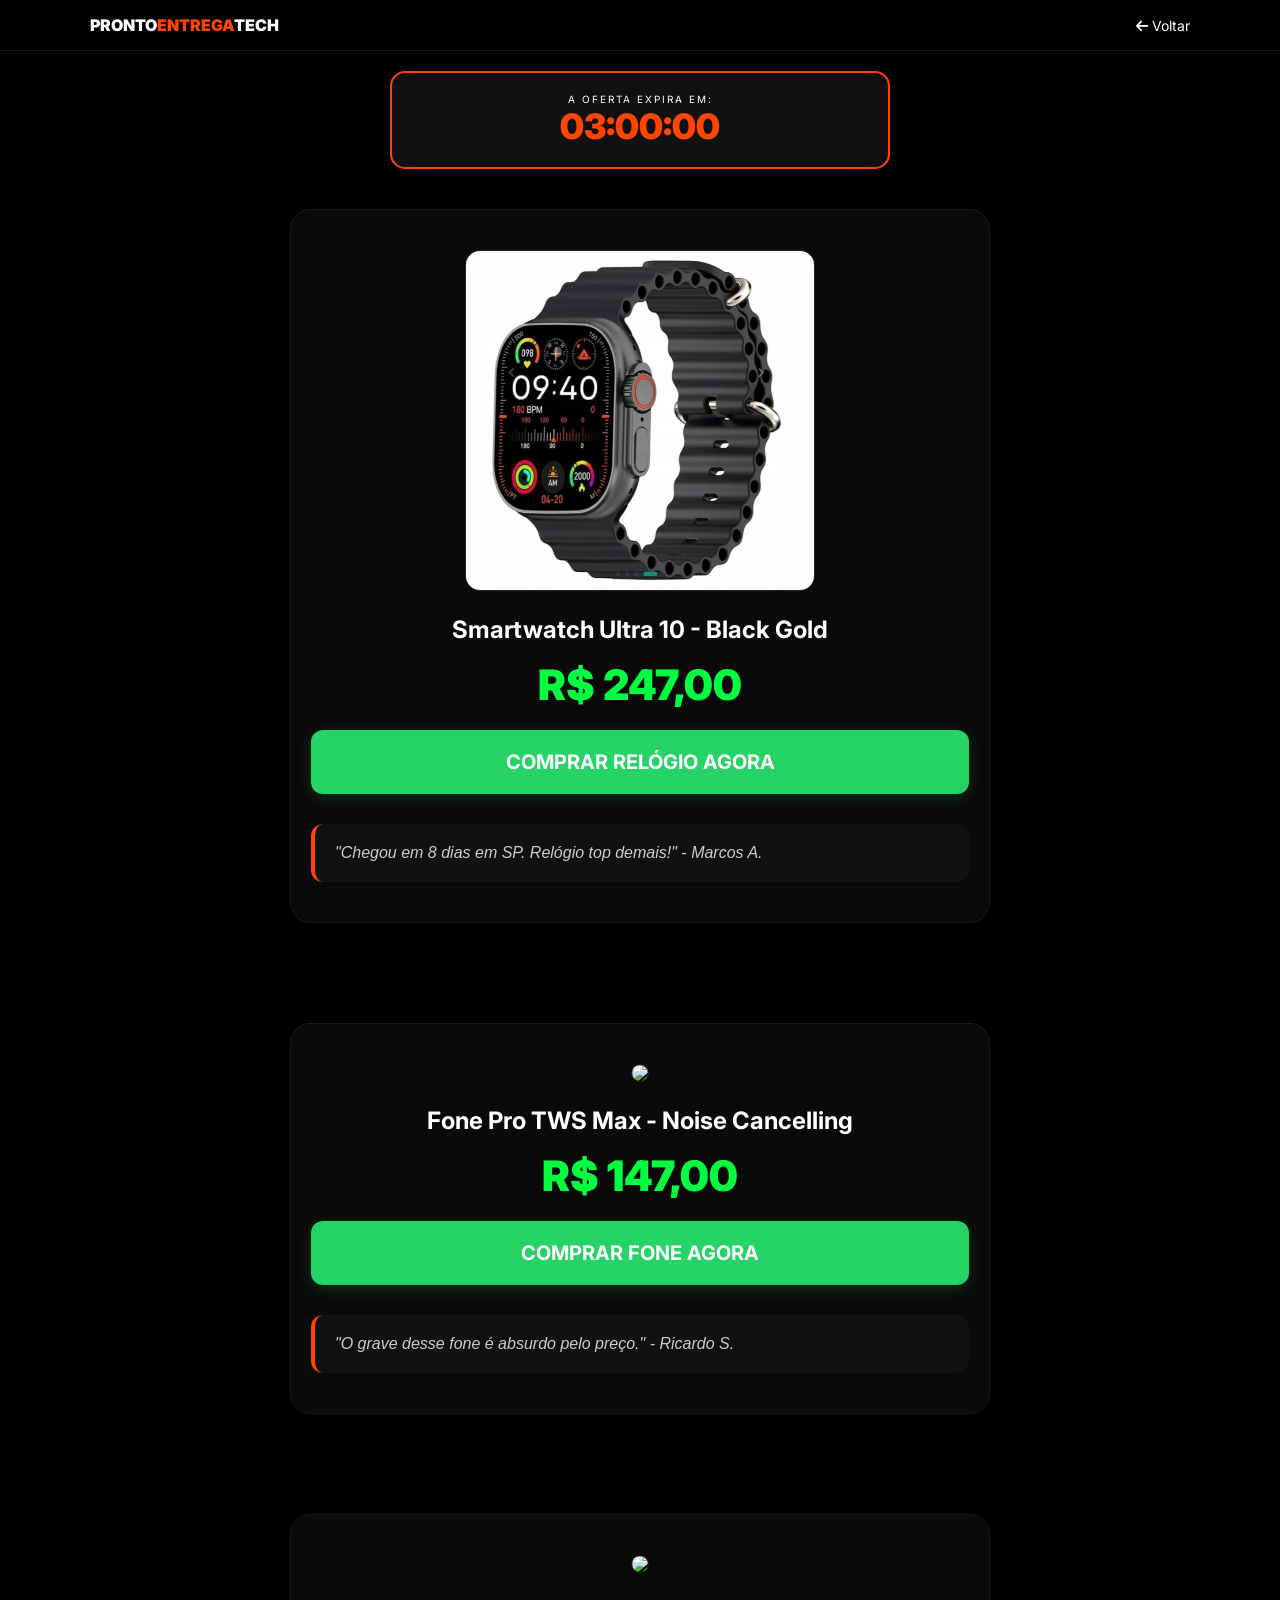
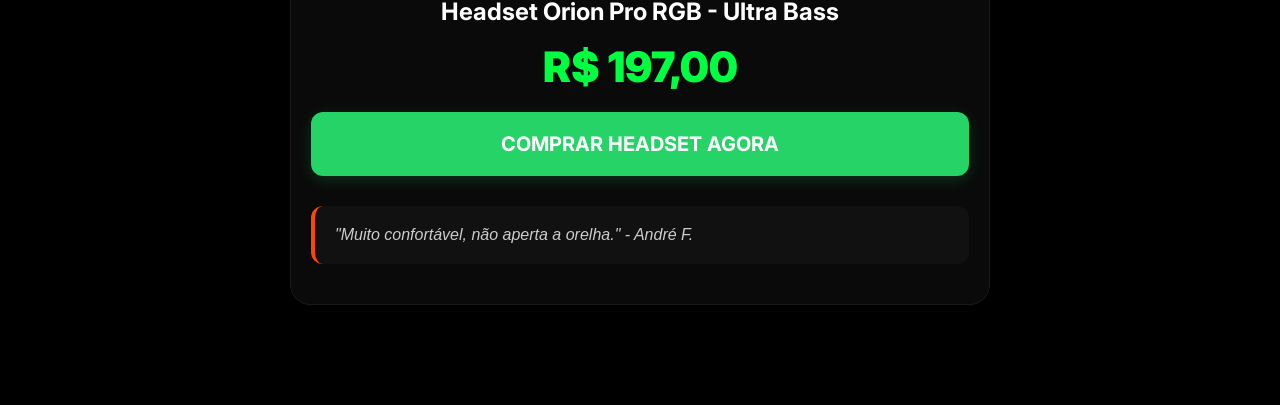
==== commit 234ac0d7: "Add files via upload" ====
--- a/smartwatch-ultra.html
+++ b/smartwatch-ultra.html
@@ -3,57 +3,101 @@
 <head>
     <meta charset="UTF-8">
     <meta name="viewport" content="width=device-width, initial-scale=1.0">
-    <title>Ofertas Especiais | Pronto Entrega Tech</title>
+    <title>Ofertas Exclusivas | Pronto Entrega Tech</title>
     <link rel="stylesheet" href="https://cdnjs.cloudflare.com/ajax/libs/font-awesome/6.0.0/css/all.min.css">
     <link href="https://fonts.googleapis.com/css2?family=Inter:wght@400;700;900&display=swap" rel="stylesheet">
     <style>
         * { margin: 0; padding: 0; box-sizing: border-box; scroll-behavior: smooth; }
-        body { background-color: #000; color: #fff; font-family: 'Inter', sans-serif; line-height: 1.6; }
+        body { background-color: #000; color: #fff; font-family: 'Inter', sans-serif; }
         nav { padding: 15px; border-bottom: 1px solid #1a1a1a; background: #000; position: sticky; top: 0; z-index: 100; }
         .nav-content { max-width: 1100px; margin: 0 auto; display: flex; justify-content: space-between; align-items: center; }
-        .timer-box { background: #111; padding: 25px; border: 2px solid #ff4500; border-radius: 15px; text-align: center; margin: 30px auto; max-width: 600px; }
-        #timer { font-size: 40px; font-weight: 900; color: #ff4500; }
-        .product-section { max-width: 800px; margin: 40px auto 80px; padding: 40px 20px; background: #0a0a0a; border: 1px solid #1a1a1a; border-radius: 20px; text-align: center; scroll-margin-top: 100px; }
-        .product-section img { width: 100%; max-width: 400px; border-radius: 15px; margin-bottom: 20px; border: 1px solid #222; }
+        .timer-box { background: #111; padding: 20px; border: 2px solid #ff4500; border-radius: 15px; text-align: center; margin: 20px auto; max-width: 500px; }
+        #timer { font-size: 35px; font-weight: 900; color: #ff4500; }
+        
+        /* O segredo do pulo correto está no scroll-margin-top */
+        .product-section { 
+            max-width: 700px; 
+            margin: 40px auto 100px; 
+            padding: 40px 20px; 
+            background: #0a0a0a; 
+            border: 1px solid #1a1a1a; 
+            border-radius: 20px; 
+            text-align: center; 
+            scroll-margin-top: 100px; 
+        }
+        
+        .product-section img { width: 100%; max-width: 350px; border-radius: 15px; margin-bottom: 20px; border: 1px solid #222; }
         .price-tag { color: #00ff41; font-size: 42px; font-weight: 900; margin: 15px 0; }
-        .btn-buy { display: block; background: #25d366; color: #fff; text-align: center; padding: 20px; border-radius: 12px; font-weight: bold; text-decoration: none; font-size: 20px; text-transform: uppercase; margin-top: 20px; transition: 0.3s; }
+        .btn-buy { display: block; background: #25d366; color: #fff; text-align: center; padding: 20px; border-radius: 12px; font-weight: bold; text-decoration: none; font-size: 20px; text-transform: uppercase; margin-top: 20px; box-shadow: 0 4px 15px rgba(37, 211, 102, 0.2); }
         .btn-buy:hover { transform: scale(1.02); background: #1eb954; }
-        .testimonial { text-align: left; background: #111; padding: 20px; border-radius: 12px; margin-top: 30px; border-left: 4px solid #ff4500; }
+        .testimonial { text-align: left; background: #111; padding: 20px; border-radius: 12px; margin-top: 30px; border-left: 4px solid #ff4500; font-style: italic; color: #ccc; }
     </style>
 </head>
 <body>
+
     <nav>
         <div class="nav-content">
-            <div style="font-weight:900; font-size:20px;">PRONTO<span>ENTREGA</span>TECH</div>
-            <a href="index.html" style="color:#fff; text-decoration:none;">Voltar à Loja</a>
+            <div style="font-weight:900;">PRONTO<span style="color:#ff4500;">ENTREGA</span>TECH</div>
+            <a href="index.html" style="color:#fff; text-decoration:none; font-size:14px;"><i class="fas fa-arrow-left"></i> Voltar</a>
         </div>
     </nav>
-    <div class="timer-box"><div id="timer">00:00:00</div></div>
 
+    <div class="timer-box">
+        <p style="font-size: 10px; text-transform: uppercase; letter-spacing: 2px;">A oferta expira em:</p>
+        <div id="timer">02:59:59</div>
+    </div>
+
+    <!-- SEÇÃO RELÓGIO -->
     <section class="product-section" id="relogio">
         <img src="relogio.jpg">
-        <h2>Smartwatch Ultra 10</h2>
+        <h2>Smartwatch Ultra 10 - Black Gold</h2>
         <div class="price-tag">R$ 247,00</div>
-        <a href="https://mpago.la/318i2xL" class="btn-buy">COMPRAR SMARTWATCH AGORA</a>
-        <div class="testimonial"><p>"Qualidade nota 10, chegou super rápido!" - Marcos A.</p></div>
+        <!-- Link de 247 -->
+        <a href="https://mpago.la/318i2xL" target="_blank" class="btn-buy">COMPRAR RELÓGIO AGORA</a>
+        <div class="testimonial">"Chegou em 8 dias em SP. Relógio top demais!" - Marcos A.</div>
     </section>
 
+    <!-- SEÇÃO FONE -->
     <section class="product-section" id="fone">
         <img src="https://images.unsplash.com/photo-1590658268037-6bf12165a8df?w=500">
-        <h2>Fone Pro TWS Max</h2>
+        <h2>Fone Pro TWS Max - Noise Cancelling</h2>
         <div class="price-tag">R$ 147,00</div>
-        <a href="https://mpago.la/2ReooNL" class="btn-buy">COMPRAR FONE AGORA</a>
-        <div class="testimonial"><p>"Som perfeito e bateria dura muito." - Ricardo S.</p></div>
+        <!-- Link de 147 que você mandou -->
+        <a href="https://mpago.la/2ReooNL" target="_blank" class="btn-buy">COMPRAR FONE AGORA</a>
+        <div class="testimonial">"O grave desse fone é absurdo pelo preço." - Ricardo S.</div>
     </section>
 
+    <!-- SEÇÃO HEADSET -->
     <section class="product-section" id="headset">
         <img src="https://images.unsplash.com/photo-1505740420928-5e560c06d30e?w=500">
-        <h2>Headset Orion Pro RGB</h2>
+        <h2>Headset Orion Pro RGB - Ultra Bass</h2>
         <div class="price-tag">R$ 197,00</div>
-        <a href="https://mpago.la/1nPdE7X" class="btn-buy">COMPRAR HEADSET AGORA</a>
-        <div class="testimonial"><p>"Confortável e microfone excelente." - André F.</p></div>
+        <!-- Link de 197 que você mandou -->
+        <a href="https://mpago.la/1nPdE7X" target="_blank" class="btn-buy">COMPRAR HEADSET AGORA</a>
+        <div class="testimonial">"Muito confortável, não aperta a orelha." - André F.</div>
     </section>
 
-    <script src="script.js"></script>
+    <script>
+        // Timer simples de 3 horas
+        function startTimer(duration, display) {
+            var timer = duration, hours, minutes, seconds;
+            setInterval(function () {
+                hours = parseInt(timer / 3600, 10);
+                minutes = parseInt((timer % 3600) / 60, 10);
+                seconds = parseInt(timer % 60, 10);
+                hours = hours < 10 ? "0" + hours : hours;
+                minutes = minutes < 10 ? "0" + minutes : minutes;
+                seconds = seconds < 10 ? "0" + seconds : seconds;
+                display.textContent = hours + ":" + minutes + ":" + seconds;
+                if (--timer < 0) { timer = duration; }
+            }, 1000);
+        }
+        window.onload = function () {
+            var duration = 60 * 60 * 3;
+            var display = document.querySelector('#timer');
+            startTimer(duration, display);
+        };
+    </script>
+
 </body>
 </html>
